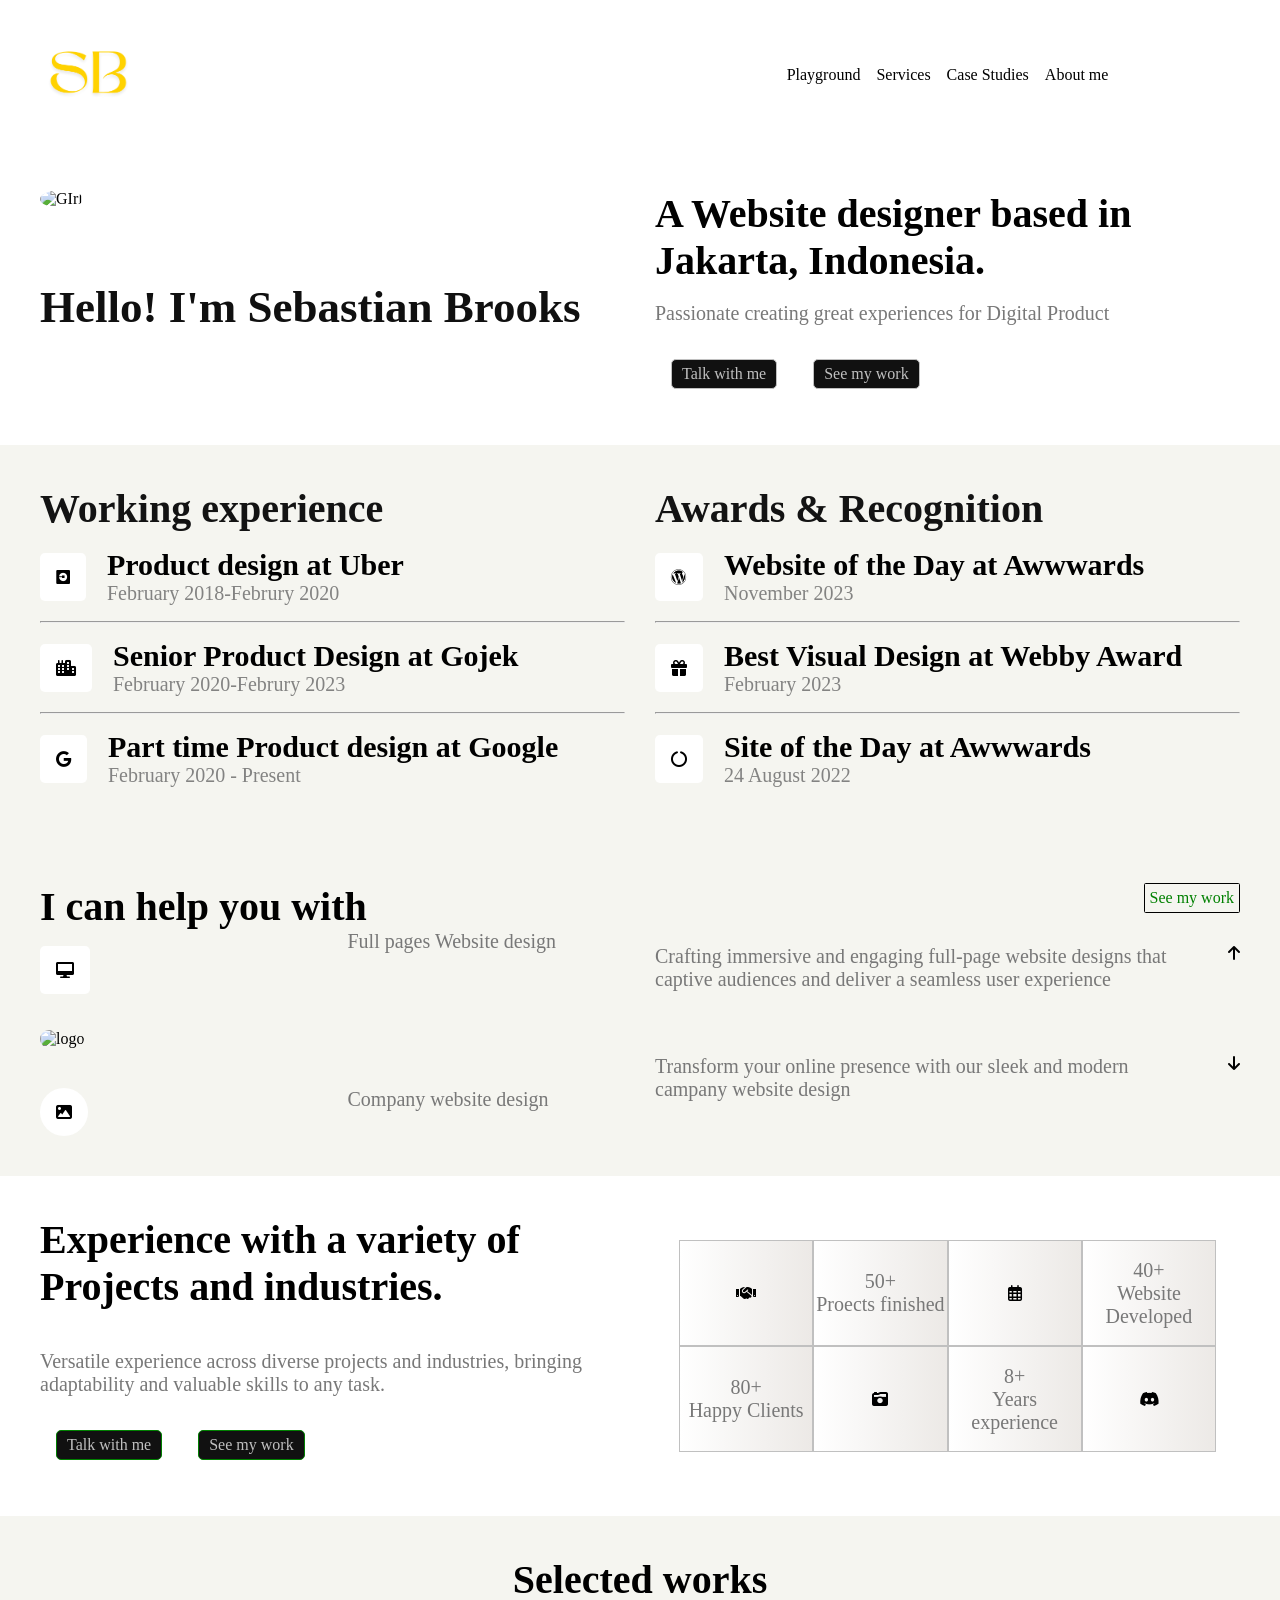
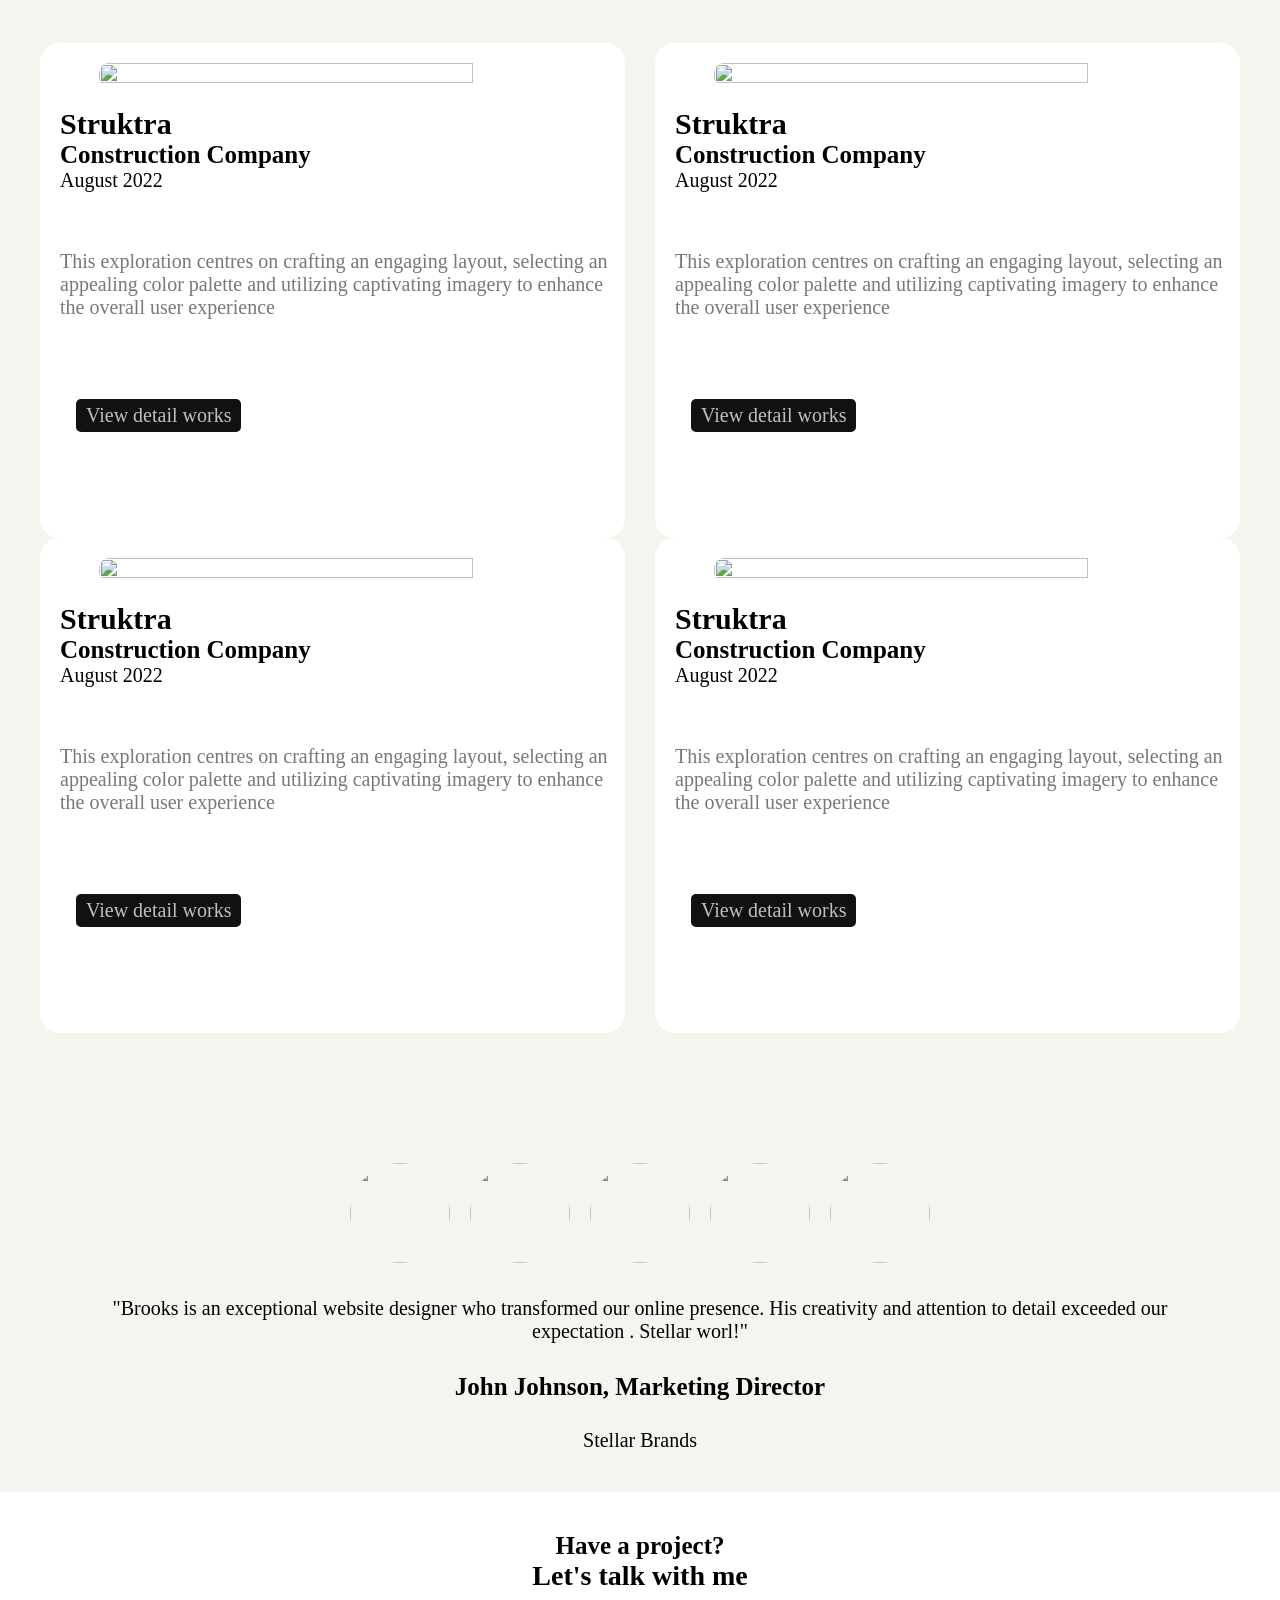
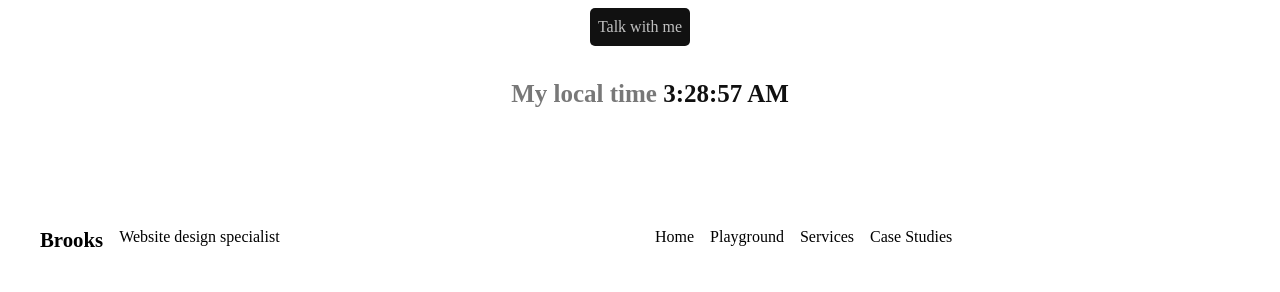
==== index.html @ 97aef38b "Update and rename Own project.html to index.html" ====
<!DOCTYPE html>
<html lang="en">
<head>
    <meta charset="UTF-8">
    <meta name="viewport" content="width=device-width, initial-scale=1.0">
    
    <title>Project    </title>
  <link rel="stylesheet" href="./style.css">
  <link rel="stylesheet" href="https://cdnjs.cloudflare.com/ajax/libs/font-awesome/6.0.0/css/all.min.css" integrity="sha512-9usAa10IRO0HhonpyAIVpjrylPvoDwiPUiKdWk5t3PyolY1cOd4DSE0Ga+ri4AuTroPR5aQvXU9xC6qOPnzFeg==" crossorigin="anonymous" referrerpolicy="no-referrer" />

</head>
<body>
    <Section class="navbar-section two-grid ">      
            <div class="img"> <img src="./Technical(3).png" alt="Logo of SB" width="100px" height=""></a></div>

            <div class="nav"> <a href="/" class="nav">Playground</a>
                <a href="/" class="nav">Services</a>
                <a href="/" class="nav">Case Studies</a>
                <a href="/" class="nav">About me</a>
        </div>
        
    </Section>

    <section class="main two-grid">
        <div class="intro-1">
            <div class="img"> <img src="https://images.pexels.com/photos/1036623/pexels-photo-1036623.jpeg?auto=compress&cs=tinysrgb&w=1260&h=750&dpr=2" alt="GIrl "></div>
           
            <h1>Hello! I'm Sebastian Brooks</h1>
        </div>
        <div class="intro-2">
            <h2>A Website designer based in Jakarta, Indonesia. </h2>
            <p>Passionate creating great experiences for Digital Product</p>
            <a href="/"> Talk with me </a>
            <a href=""> See my work</a>
         </div>
    </section> 

<section class="Playground two-grid">
<div class="experience">
    <h2>Working experience</h2>
    <div class="icon" >
        <div class="1"> <i class="fa-brands fa-uber"></i></div>
        <div>  <h3>Product design at Uber</h3>
            <p class="duration">February 2018-Februry 2020</p></div>
    </div>
    <hr>
    <div class="icon" >
        <div class="1"> <i class="fa-solid fa-city"></i></div>
        <div>  <h3>Senior Product Design at Gojek</h3>
            <p class="duration">February 2020-Februry 2023</p></div>
    </div>
    <hr>
    <div class="icon" >
        <div class="1"> <i class="fa-brands fa-google"></i></div>
        <div>  <h3>Part time Product design at Google</h3>
            <p class="duration">February 2020 - Present</p></div>
    </div>
</div>

<div class="awards">
    <h2>Awards & Recognition</h2>
    <div class="icon" >
        <div class="1"><i class="fa-brands fa-wordpress"></i></div>
        <div>  <h3>Website of the Day at Awwwards</h3>
            <p class="duration">November 2023</p></div>
    </div>
    <hr>
    <div class="icon" >
        <div class="1"> <i class="fa-solid fa-gift"></i></div>
        <div>  <h3>Best Visual Design at Webby Award</h3>
            <p class="duration">February 2023</p></div>
    </div>
    <hr>
    <div class="icon" >
        <div class="1"> <i class="fa-solid fa-circle-notch"></i></div>
        <div>  <h3>Site of the Day at Awwwards</h3>
            <p class="duration">24 August 2022</p></div>
    </div>
</div>
</section > 


<section class="Services two-grid">
    <div class="div-1">
        <h2>I can help you with</h2>
        <div class="two-grid">
            <div class="icon"><i class="fa-solid fa-desktop"></i></div>
            <div><p>Full pages Website design</p></div>
        </div>
        <div class="img"><img src="https://blog.tubikstudio.com/wp-content/uploads/2021/11/garden-website-design.png" alt="logo"></div>

        <div class="two-grid">
            <div><i class="fa-solid fa-image"></i></div>
            <div><p>Company website design</p></div>
        </div>
            </div>
        

    <div class="div-2">
        <div class="btn"><a href="/">See my work </a> </div>
        <div class="arrow">
            <div class="para">  <p>Crafting immersive and engaging full-page website designs that captive audiences and deliver a seamless user experience</p></div>
            <div> <a class="icon"><i class="fa-solid fa-arrow-up"></i></a></div>
           
        </div >
        <div>   <img src="https://fiverr-res.cloudinary.com/images/t_main1,q_auto,f_auto,q_auto,f_auto/gigs/267310761/original/ea6da70c96e2dbf6f3dd034eaaaf943312739d40/design-you-a-beautiful-website.jpg" alt=""></div>
     
        <div class="arrow">
            <div class="para">  <p>Transform your online presence with our sleek and modern campany website design</p></div>
            <div>  <a class="icon"><i class="fa-solid fa-arrow-down"></i></a></div>
          
        </div>
    </div>
</section>

<section class="industries two-grid">
    <div class="div-1">
        <h2>Experience with a variety of Projects and industries.</h2>
        <p> Versatile experience across diverse projects and industries, bringing adaptability and valuable skills to any task.</p>
        <br>
        <a href="/"> Talk with me</a>
        <a href="/"> See my work</a>
    </div>

    <div class="div-2">

        <div class="line-1">

       <div class="box 1"><i class="fa-solid fa-handshake"></i></div>
       <div class="box 1"><p>50+ <br> Proects finished</p></div>
       <div class="box 1"><i class="fa-regular fa-calendar-days"></i></div>
       <div class="box 1"><p>40+ <br> Website Developed</p></div>
       <div class="box 1"> <p>80+ <br>Happy Clients</p></div>
       <div class="box 1"><i class="fa-solid fa-camera-retro"></i></div>
       <div class="box 1"><p>8+ <br>Years experience</p></div>
       <div class="box 1"><i class="fa-brands fa-discord"></i></div>
            <!-- <div class="grid-1 two-grid">
                <div class="dabba"><i class="fa-solid fa-handshake"></i> </div>
                <div class="dabba"><p>50+ <br> Proects finished</p></div>
            </div>
          <div class="grid-2 two-grid">

            <div class="dabba"><i class="fa-regular fa-calendar-days"></i></div>
            <div class="dabba"><p>40+ <br> Website Developed</p></div> -->
          </div>
            
        </div>
        
</section>


<section class="works">
<h2 class="heading"> Selected works</h2>
<div class="two-grid">

    <div class="dabba-1">
        <div class="img">
            <img src="https://colorlib.com/wp-content/uploads/sites/2/library-website-design-1.jpg" alt="">
        </div>
        <div class="ajooba">
            <h3>Struktra </h3>
            <h4>Construction Company</h4>
            <p class=" date">August 2022</p>
        </div>
        <div><p class="para">
            This exploration centres on crafting an engaging layout, selecting an appealing color palette  and utilizing captivating imagery to enhance the overall user experience
            <br> 
            <a href="/"> View detail works</a>
        </p></div>
    </div>


    <div class="dabba-1">
        <div class="img">
            <img src="https://www.hostinger.in/tutorials/wp-content/uploads/sites/2/2023/06/cocacola-landing-page.png" alt="">
        </div>
        <div class="ajooba">
            <h3>Struktra </h3>
            <h4>Construction Company</h4>
            <p class=" date">August 2022</p>
        </div>
        <div><p class="para">
            This exploration centres on crafting an engaging layout, selecting an appealing color palette  and utilizing captivating imagery to enhance the overall user experience
            <br> 
            <a href="/"> View detail works</a>
        </p></div>

    </div>
       
        <div class="dabba-1">
            <div class="img">
                <img src="https://assets.justinmind.com/wp-content/uploads/2021/08/land-book-web-design-inspiration.png" alt="">
            </div>
            <div class="ajooba">
                <h3>Struktra </h3>
                <h4>Construction Company</h4>
                <p class=" date">August 2022</p>
            </div>
            <div><p class="para">
                This exploration centres on crafting an engaging layout, selecting an appealing color palette  and utilizing captivating imagery to enhance the overall user experience
                <br> 
                <a href="/"> View detail works</a>
            </p></div>
    
        </div>
    
        <div class="dabba-1">
            <div class="img">
                <img src="https://www.hostinger.in/tutorials/wp-content/uploads/sites/2/2023/06/cocacola-landing-page.png" alt="">
            </div>
            <div class="ajooba">
                <h3>Struktra </h3>
                <h4>Construction Company</h4>
                <p class=" date">August 2022</p>
            </div>
            <div><p class="para">
                This exploration centres on crafting an engaging layout, selecting an appealing color palette  and utilizing captivating imagery to enhance the overall user experience
                <br> 
                <a href="/" class="btn"> View detail works</a>
            </p></div>
        </div>
</div>
        
 
    </section>
       

  <section class="case ">
    <div class="photos .box-grid">
        <div class="two">
            <div><img src="https://images.pexels.com/photos/1036622/pexels-photo-1036622.jpeg" alt=""></div>
        <div><img src="https://images.pexels.com/photos/774909/pexels-photo-774909.jpeg?auto=compress&cs=tinysrgb&w=1260&h=750&dpr=2" alt=""></div>
        <div><img src="https://images.pexels.com/photos/2379004/pexels-photo-2379004.jpeg" alt=""></div>
        <div><img src="https://images.pexels.com/photos/1181690/pexels-photo-1181690.jpeg?auto=compress&cs=tinysrgb&w=1260&h=750&dpr=2" alt=""></div>
    
        <div><img src="https://images.pexels.com/photos/1043474/pexels-photo-1043474.jpeg?auto=compress&cs=tinysrgb&w=1260&h=750&dpr=2" alt=""></div> </div>

        <div class="para">
            <p>"Brooks is an exceptional website designer who transformed our online  presence. His creativity and attention to detail exceeded our expectation . Stellar worl!" </p>
           
    
        </div>
        
    </div>
   
    <div class="by">
        <h5>John Johnson, Marketing Director</h5>
    <br>
        <p      class="name"
        >Stellar Brands</p>
    </div>

</div>

  </section>



  <section class="footer">
<div>
    <div class="have"> <h4>Have a project?</h4></div>
   <div class="heading">  <h3>Let's talk with me </h3></div>
  <div class="btn"> <a href="/" > Talk with me</a></div>
   
  <div class="para"><h4 >My local time  <span class="time">6:18:31 pm</span>
  </h4></div>
    
</div>
  </section>
    

  <section class="last">
    <div class="two-grid">
        <div class="box-1">
           <div>           
             <a href="/" class="brooks">Brooks</a>
           </div>
           <div>
            <a href="/">Website design specialist</a>
           </div>
          
    </div>

    <div class="box-2">
        <div> <a href="/" class="nav">Home</a></div>
        <div><a href="/" class="nav">Playground</a></div>
        <div><a href="/" class="nav">Services</a></div>
        <div><a href="/" class="nav">Case Studies</a></div>

    </div>
        
</div>
    
  </section>

<script>
 const currentTime = () => {
  const newTime =   new Date().toLocaleTimeString();
 const time = document.querySelector(".time").innerText = newTime;

 } 
 currentTime();
 setInterval(() => {
    currentTime();
 });

//  const intervalid =  setInterval(() => {
//             currentTimes();
//         },1000);
</script> 

</body>
</html>
---- style.css ----
*{
    padding: 0;
    margin: 0;
    box-sizing: border-box;
}


 .two-grid {
    display: grid;
    grid-template-columns: repeat(2,1fr);
    column-gap: 30px;
}

a{
    text-decoration: none;
    color: black;
}

    .navbar-section {
    
        padding:40px;
   

        /* .two-grid {
            display: grid;
            grid-template-columns: repeat(2,1fr);
        } */
       
    
            .nav  {
                /* font-size: rem; */
                /* display: inherit; */
                display: flex;
                gap: 1rem;
                /* padding: 0.1rem; */
                justify-content: center;
                align-items: center;
                position: relative;

                a:hover{
                    color: grey;

                    /* border: 0.1rem solid gray; */
                }
               

               /* padding: 1rem; */
            }
            .img {
                display: flex;
    
                align-items: center;
            }
        }
                
        .main{
            padding: 40px;

            .intro-1 {
            display: inherit;
    
                h1 {
                    font-size: 50px;
                    color: #101010;
                    text-align:left;
                }
                & img {
                border-radius: 50%;
                width:100px;
                height:100px;
                object-fit: cover;
            
            }
        }

        .intro-2 {
            /* display: flex; */
            justify-content: center;
            align-items: center;
            /* margin: 5rem; */
   
            h2 {
                /* padding-top: ; */
                font-size: 40px;
                color: #010101;
                
               
            }
            p{ 
                /* font-size: 1.3rem ; */
                color: #787878;
                margin:18px 0px;
                color: #787878;
            }
            a {
                display: inline-block;
                padding: 5px 10px 5px 10px;
                border: 1px solid;
                
                 color: #c0c0c0;
                background-color: #111111; 
                
                margin:  1rem   ;
                border-radius: 5px;
                &:hover {
                    color: white;
                    background-color: black;
                }
            }
        }

        }          

.Playground {
    background-color: #f5f5f0;
    /* padding: 20px;
    padding-top: 60px;
    padding-bottom: 60px; */
    padding: 40px ;

    hr {
        color: #dfe1d3;
    }
    .icon {
        display: flex;
        align-items: center;
        column-gap: 5px;
        margin: 1rem 0rem 1rem 0rem;
        /* padding: 1rem; */
        /* border: 1px solid black; */
        a {
            display: inline;
            text-decoration: none;
        }

        i {
            padding: 1rem;
            background-color: white;
            border-radius: 5px;
            margin-right: 1rem;
        }
    }
    
    p{
        color: #393938;
        font-size: 18px;
    }

    .duration{
        color: #838382;
    }
    h2 {
        font-size: 35px;
        color: #131313;

    }
    h3 {
        font-size:25px;
    }
}


.Services {

    background-color:#f5f5f0 ;
    padding:40px;
 
  
    p {
        font-size: 1.3rem ;
        color: #787878;
    }
    h3 {
        margin: 0px 0px 40px 0px;
        font-size: 30px;
    }
    img {
        width: 100%;
        height: auto;
        border-radius:10px;
        margin: 20px 0px 40px 0px ;
    }
   
    .div-1 {
        i {
            padding: 1rem;
            background-color: white;
            border-radius: 50%;
            /* padding: 1rem; */

         
        }

        .two-grid {
            .icon {
                display: flex;
                align-items: center;
                column-gap: 1px;
                margin: 1rem 0rem 1rem 0rem;
                /* padding: 1rem; */
                /* border: 1px solid black; */
                a {
                    display: inline;
                    text-decoration: none;
                }
        
                i {
                    padding: 1rem;
                    background-color: white;
                    border-radius: 5px;
                    margin-right: 1rem;
                }
            }  
        }
     

       
        
    }
.div-2{
    .para {
display: inherit;
    }
    .arrow {
        display: flex;
        gap: 2rem;
    }
    
.btn {
    display: flex;
    /* justify-content: end; */
    /* padding-left: 80% ; */
    justify-content: end;

    a{
        display: inline-block;
        border: 1px solid black;
        padding: 5px;
        margin-bottom: 2rem;
        /* margin-left: 2rem; */
        border-radius: 0.1rem;
        color: green;
        &:hover {
            color: lemonchiffon;
            background-color: #393938;
        }
    
    }

}
    /* justify-content: end; */
   

}



}

.industries {
    width: 100%;
    padding: 40px ;
    /* padding: 60px 20px 80px 20px; */
    /* display: inherit; */
    h2 {
        margin: 0px 0px 40px 0;
        font-size: 30px;
}
p{
    /* font-size: 18px;
    /* margin: 0.5rem 0rem  1rem 0rem ; */
    color: #787878; 

    font-size: 1.3rem ;
    color: #787878;
}
a {
    display: inline-block;
    padding: 5px 10px 5px 10px;
    border: 1px solid green;
    color: #c0c0c0;
    background-color: #111111; 
    
    /* color: #c0c0c0; */
    /* background-color: #111111; */
    
    margin:  1rem   ;
    border-radius: 5px;
    &:hover {
        color: white;
        background-color: black;
    }
}

.div-2{
    /* display: flex;
    justify-content: center;
    align-items:center ;
    width: 100%; */
    /* border: 1px solid green; */
    display: inherit;

    .line-1 {
        width: 100%;
        /* border: 1px solid green; */
        /* column-rule-color: #c0c0c0; */
        padding: 1.5rem;
        /* margin: 1.5rem; */
        

       display: grid;

        grid-template-columns: repeat(4,1fr);
        .box {
            width: 100%;
            height: 100%;
            border: 1px solid #c0c0c0;
            display: flex;
            justify-content: center;
            align-items: center;
            text-align: center;
            background: #ECE9E6;  /* fallback for old browsers */
            background: -webkit-linear-gradient(to right, #FFFFFF, #ECE9E6);  /* Chrome 10-25, Safari 5.1-6 */
            background: linear-gradient(to right, #FFFFFF, #ECE9E6); /* W3C, IE 10+/ Edge, Firefox 16+, Chrome 26+, Opera 12+, Safari 7+ */
                        

            

        }
        
       
        
        justify-items: center;
        align-items: center;

      
           
        }

       

    
    }
}


.works {
    background-color: #f5f5f0;

/* padding: 80px 20px 100px  20px; */
padding:40px;


.two-grid {
    display: grid;
    grid-template-columns: repeat(2,1fr);
    
}


.heading {
    display: flex;
    justify-content: center;
    align-items: center;
}
h2 {

    padding: 0px 0px 40px 0px;
    font-size: 35px;}
    .two-grid {
        .dabba-1 {
            width: 100%;
            height: 100%;
            margin-bottom: 50px;
            border-radius: 20px;
            

            background-color:white;

            /* padding-bottom: 100px; */
        
            .img {
                
                display: flex;
                justify-content: center;
                align-items: center;
                margin-top: 20px;
               
            }
            img {
                width:80%;
                height: 80%;
                border-radius:10px;
                object-fit: cover;
                /* margin: 20px 0px 40px 20px ; */
            }
            /* h4 {
                font-size: 28px;      
                  } */
            /* h5 {
                font-size: 20px;
            } */
            .date {
                font-size: 20px;
            }
            .para {
                padding:18px 0 40px 20px;
                /* font-size: 1.3rem ; */
                color: #787878;
            }
            .btn {
              justify-content: baseline;
              align-items: center;
            }
            .ajooba {
                padding: 20px 0px 40px 20px;
            }

            
                a {
                    display: inline-block;
                    /* padding: ; */
                    padding: 5px 10px 5px 10px;
                    /* padding-bottom: 0; */
                    /* border: 1px solid white; */
                    
                     color: #c0c0c0;
                    background-color: #111111; 
                    
                    margin:  1rem   ;
                    margin-top: 5rem;
                    /* margin-bottom: rem; */
                    border-radius: 5px;
                    &:hover {
                        color: white;
                        background-color: black;
                    }
                }
            }
        }
    

            }
            
 .case {


             /* padding: 60px 20px 80px 20px; */
             padding:40px;

                background-color: #f5f5f0;
                .by {
                    h5 {
                        padding: 0px 40px 10px 40px ;
                        display: flex;
                        justify-content: center;
                        align-items: center;
                        font-weight: bolder;
                        font-size: 1.5rem;

                       
                    }

                }
                .name {
                    display: flex;
                    justify-content: center;
                    align-items: center;
                    font-size: 1.3rem;
                }
                .para {
                    padding: 30px 50px 30px 50px ;
                    display: flex;
                    justify-content: center;
                    text-align: center;
                    align-items: center;
                    font-size: 1.5rem;
                    
                    /* margin: 50px 100px; */
                }
                .photos {
                    padding-top: 50px ;

                    width: 100;
                    /* display: flex; */
                    /* flex-direction: row; */
                    justify-content: center;
                    /* align-items: center; */
                    column-gap: 25px;
                    /* padding: 80px ; */
                    .two {
                        /* margin: 0px 20px ; */
                        /* padding: 0px  10px; */
                        /* display: flex; */
                        /* flex-direction: row; */
                        gap: 20px;
                    }
                    .two {
                        flex-wrap: wrap;
                        display: flex;
                        justify-content: center;
                        align-items: center;
                    }
                    
                }
                img {
                    width: 100px ;
                    height: 100px;
                    border-radius: 50%;
                    object-fit: cover;
                }
            }
            
   .footer {

                padding: 40px ;
                /* background-color: orange; */
                /* display: flex;
                 justify-content: center;
                 align-items: center; */
                 /* /* padding:100px  ; */
                 /* padding: 20px auto;  */
                 .have {
                    font-size: 1.3rem ;
                    font-weight: bold;
                    padding: 10px auto;
                    display: flex;
                    justify-content: center;
                    align-items: center;
                 }
                 .heading {
                    font-size: 5rem;
                    font-weight: bolder;
                    padding: 10px auto;
                    display: flex;
                    justify-content: center;
                    align-items: center;
                 }
                 .para {
                    /* font-size: ; */
                    display: flex;
                    justify-content: center;
                    align-items: center;
                    padding:18px 0 40px 20px;
                    font-size: 1.3rem ;
                    color: #787878;
                    span {
                        font-weight: bold;
                        color: #101010;
                    }
                 }
                 .btn {
                    display: flex;
                    justify-content: center;
                    align-items: center;

                 }

                 
                a {
                    display:inline-block;
                    /* padding: ; */
                                        padding: 10px 8px 10px 8px;

                 
                    font-size: 1rem;

                    /* padding-bottom: 0; */
                    /* border: 1px solid white; */
                    
                     color: #c0c0c0;
                    background-color: #111111; 
                    
                    margin:  1rem   ;
                    margin-bottom: rem;
                    border-radius: 5px;
                    &:hover {
                        color: white;
                        background-color: black;
                    }
                }
            }
    
            .last {
                .two-grid {
                    .box-1 {
                        display: flex ;
                        flex-direction: row;
                        & a:hover {
                            color: #787878;
                        }
                    }
                    .box-2 {
                        display: flex ;
                        flex-direction: row;
                        & a:hover {
                            color: #787878;
                        }
                    }
                }
             }
    .last {
        padding:40px;
        /* margin: 3rem; */
                a{
                    margin-right: 1rem;
                    /* font-size: 1.2rem; */
                }
                
               .brooks{
                font-weight: bold;
                font-size: 1.3rem;
               }

   
               

                    

                }
   @media(width >= 1200px) {
                
          
            .main {
                .intro-1 {
                    h1 {
                        font-size: 45px;
                    }
                }
                .intro-2 {
                    h2 {
                        font-size:40px;
                    }
                    p {
                        font-size: 20px;
                    }
                }
            }
            .Playground {
                .experience {
                    h2 {
                        font-size:40px;
                    }
                    .icon {
                    h3 {
                        font-size: 30px;
                        }
                        p {
                       font-size: 20px;
                        }
                    }
                }
    .awards {
        h2 {
            font-size:40px;
        }
        .icon {
            h3 {
                font-size: 30px;
                }
                p {
                
                        font-size: 20px;
                }
    
            }
        }
          }
    
            .Services {
        .div-1 {
            h2 {
                font-size:40px;
            }
            .two-grid {
                p {
                    font-size: 20px;
    
                }
            }
        }
    
        .div-2 {
            .arrow {
                p {
                    font-size: 20px;
    
                }
            }
        }
             }

             
         .industries {
            .div-1 {
                h2 {
                    font-size:40px;

                }
                p {
                    font-size: 20px;

                }
            }

        .div-2 {
            .line-1 {
                .box {
                    p {
                        font-size: 20px;

                    }
                }
            }
        }
         }

         .works {
            h2 {
                font-size:40px;
            }
        .two-grid {
            .dabba-1 {
                p {
                    font-size: 20px;
                }
                .ajooba {
                    h3 {
               font-size: 30px;
                    }
                    h4 {
                        font-size: 25px;

                    }
                    p{
                        font-size: 20px;

                    }
                }

            }
        }
         }
         .case {
            .para {
                p{
                    font-size:20px ;
                }
            }
            .by {
                h5 {
                    font-size: 25px;
                }
                p {
                    font-size:20px ;
                }
            }
         }
         .footer {
            .have {
                h4 {
                    font-size: 25px;

                }
            }
            .heading {
                h3 {
                    font-size: 28px;

                }
            }
            .para {
                h4 {
                    font-size: 25px;

                }
            }
         }
    
   }
         
    @media(width< 1200px){
        
        .main {
            .intro-1 {
                h1 {
                    font-size: 45px;
                }
            }
            .intro-2 {
                h2 {
                    font-size:40px;
                }
                p {
                    font-size: 20px;
                }
            }
        }
        .Playground {
            .experience {
                h2 {
                    font-size:40px;
                }
                .icon {
                h3 {
                    font-size: 30px;
                    }
                    p {
                   font-size: 20px;
                    }
                }
            }
.awards {
    h2 {
        font-size:40px;
    }
    .icon {
        h3 {
            font-size: 30px;
            }
            p {
                    font-size: 20px;
                
            }

        }
    }
}

        .Services {
    .div-1 {
        h2 {
            font-size:40px;
        }
        .two-grid {
            p {
                font-size: 20px;

            }
        }
    }

    .div-2 {
        .arrow {
            p {
                font-size: 20px;

            }
        }
    }
         }

         .industries {
            .div-1 {
                h2 {
                    font-size:40px;

                }
                p {
                    font-size: 20px;

                }
            }

        .div-2 {
            .line-1 {
                .box {
                    p {
                        font-size: 20px;

                    }
                }
            }
        }
         }

         .works {
            h2 {
                font-size:40px;
            }
        .two-grid {
            .dabba-1 {
                p {
                    font-size: 20px;
                }
                .ajooba {
                    h3 {
               font-size: 30px;
                    }
                    h4 {
                        font-size: 25px;

                    }
                    p{
                        font-size: 20px;

                    }
                }

            }
        }
         }
         .case {
            .para {
                p{
                    font-size:20px ;
                }
            }
            .by {
                h5 {
                    font-size: 25px;
                }
                p {
                    font-size:20px ;
                }
            }
         }
         .footer {
            .have {
                h4 {
                    font-size: 25px;

                }
            }
            .heading {
                h3 {
                    font-size: 28px;

                }
            }
            .para {
                h4 {
                    font-size: 25px;

                }
            }
         }
    }

    @media(width < 1000px){

        .main {
            .intro-1 {
                h1 {
                    font-size: 40px;
                }
            }
            .intro-2 {
                h2 {
                    font-size:35px;
                }
                p {
                    font-size: 19px;
                }
            }
        }
        .Playground {
            .experience {
                h2 {
                    font-size:35px;
                }
                .icon {
                h3 {
                    font-size: 30px;
                    }
                    p {
                        font-size: 19px;
                    }
                }
            }
.awards {
    h2 {
        font-size:35px;
    }
    .icon {
        h3 {
            font-size: 30px;
            }
            p {
                font-size: 19px;
            }

        }
    }
}

   .Services {
    .div-1 {
        h2 {
            font-size:35px;
        }
        .two-grid {
            p {
                font-size: 19px;
            }
        }
    }

    .div-2 {
        .arrow {
            p {
                font-size: 19px;
            }
        }
    }
    }

    
    .industries {
        .div-1 {
            h2 {
                font-size:35px;

            }
            p {
                font-size: 19px;

            }
        }

    .div-2 {
        .line-1 {
            .box {
                p {
                    font-size: 19px;

                }
            }
        }
    }
     }

     .works {
        h2 {
            font-size:35px;
        }
    .two-grid {
        .dabba-1 {
            p {
                font-size: 19px;
            }
            .ajooba {
                h3 {
           font-size: 30px;
                }
                h4 {
                    font-size: 25px;

                }
                p{
                    font-size: 19px;

                }
            }

        }
    }
     }
     .case {
        .photos {
            .box-grid {
                .two {
                    display: flex;
                    grid-template-rows: 30%, 70%;
                }
              
            }
        }
        .para {
            p{
                font-size:19px ;
            }
        }
        .by {
            h5 {
                font-size: 23px;
            }
            p {
                font-size:19px ;
            }
        }
     }
     .footer {
        .have {
            h4 {
                font-size: 22px;

            }
        }
        .heading {
            h3 {
                font-size: 25px;

            }
        }
        .para {
            h4 {
                font-size: 22px;

            }
        }
     }
        .Playground, .works .two-grid , .industries ,.Services{
            h2 {
                font-size: 28px;
            }
            h3 {
                font-size:22px;
            }
            h4 {
                font-size: 23px;
            }
        }
       
    }

    @media(width< 850px ){

         .main {
            .intro-1 {
                .img {
                    display: flex;
                    justify-content: center;
                }
                h1 {
                    font-size: 35px;
                }
            }
            .intro-2 {
                h2 {
                    font-size:30px;
                }
                p {
                    font-size: 18px;
                }
            }
        } 

        .Playground {
            .experience {
                h2 {
                    font-size:30px;
                }
                .icon {
                h3 {
                    font-size: 25px;
                    }
                    p {
                        font-size: 18px;
                    }
                }
            }
.awards {
    h2 {
        font-size:30px;
    }
    .icon {
        h3 {
            font-size: 25px;
            }
            p {
                font-size: 18px;
            }

        }
    }
} 


    .Services {
    .div-1 {
        h2 {
            font-size:30px;
        }
        .two-grid {
            p {
                font-size: 18px;
            }
        }
    }

    .div-2 {
        .arrow {
            p {
                font-size: 18px;
            }
        }
    }
     } 

     
    .industries {
        .div-1 {
            h2 {
                font-size:30px;

            }
            p {
                font-size: 18px;

            }
        }

    .div-2 {
        .line-1 {
            .box {
                p {
                    font-size: 18px;

                }
            }
        }
    }
     }

     
     .works {
        h2 {
            font-size:30px;
            margin-top:40px ;
        }
    .two-grid {
        gap:30px ;
        .dabba-1 {
            padding-right: 20px;
         /* margin: 30px; */
            p {
                font-size: 18px;
            }
            .ajooba {
                h3 {
           font-size: 25px;
                }
                h4 {
                    font-size: 20px;

                }
                p{
                    font-size: 18px;

                }
            }

        }
    }
     }
     .case {
        /* .photos {
            .two {
                display: flex;
                flex-direction: column;
            }
        } */

        .para {
            p{
                font-size:18px ;
            }
        }
        .by {
            h5 {
                font-size: 21px;
            }
            p {
                font-size:18px ;
            }
        }
     }

     .footer {
        .have {
            h4 {
                font-size: 20px;

            }
        }
        .heading {
            h3 {
                font-size: 22px;

            }
        }
        .para {
            h4 {
                font-size: 20px;

            }
        }
     }

     .last {
        .two-grid {
            .box-1 {
                display: flex ;
                flex-direction: column;
            }
            .box-2 {
                display: flex ;
                flex-direction: column;
            }
        }
     }

        .main {
            grid-template-columns: 1fr;
          
          
            } 
            .Playground {
                /* display: flex; */
            justify-content: center;

            }

            .Services {
                .div-2 {
                    margin-top: 5rem;
                    .btn {
                        display: flex;
                        justify-content: center;
                    }
                }
            }

            .navbar-section {
                .img {
                    display: flex;
                    justify-content: center;
                }
            }
            .Playground,.Services, .industries, .works, .navbar-section, .works, .main{
                grid-template-columns:1fr;
            }

            .works {
                
                
                .two-grid {
                    grid-template-columns: 1fr;
                }
            }


        .intro-1{
            margin-bottom: 2rem ;
      
    }

    }
       
    @media(width< 650px ){
    
        .main {
            .intro-1 {
                h1 {
                    font-size: 30px;
                }
            }
            .intro-2 {
                h2 {
                    font-size:25px;
                }
                p {
                    font-size: 17px;
                }
            }
        }
                  
        .Playground {
            .experience {
                h2 {
                    font-size:25px;
                }
                .icon {
                h3 {
                    font-size: 20px;
                    }
                    p {
                        font-size: 17px;
                    }
                }
            }
.awards {
    h2 {
        font-size:25px;
    }
    .icon {
        h3 {
            font-size: 20px;
            }
            p {
                font-size: 17px;

            }
        }
    }
   }

    .Services {

    .div-1 {
        h2 {
            font-size:25px;
        }
        .two-grid {
            p {
                font-size: 17px;

            }
        }
    }

    .div-2 {
        .arrow {
            p {
                font-size: 17px;

            }
        }
    }
     }

     
    .industries {
        .div-1 {
            h2 {
                font-size:25px;

            }
            p {
                font-size: 17px;

            }
        }

    .div-2 {
        .line-1 {
            .box {
                p {
                    font-size: 17px;

                }
            }
        }
    }
     }

      
     .works {
        h2 {
            font-size:25px;
        }
    .two-grid {
        .dabba-1 {
            p {
                font-size: 17px;
            }
            .ajooba {
                h3 {
           font-size: 20px;
                }
                h4 {
                    font-size: 15px;

                }
                p{
                    font-size: 17px;

                }
            }

        }
    }
     }
     .case {
        .para {
            p{
                font-size:16px ;
            }
        }
        .by {
            h5 {
                font-size: 20px;
            }
            p {
                font-size:16px ;
            }
        }
     }

     .footer {
        .have {
            h4 {
                font-size: 18px;

            }
        }
        .heading {
            h3 {
                font-size: 20px;

            }
        }
        .para {
            h4 {
                font-size: 18px;

            }
        }
     }
    

    }
    
    @media(width< 450px ){
     .navbar-section {
    padding: 20px;

      }
        .main {
            padding: 20px;

            .intro-1 {
                h1 {
                    font-size: 25px;
                }
            }
            .intro-2 {
                h2 {
                    font-size:20px;
                }
                p {
                    font-size: 16px;
                }
            }
        }
        .Playground {
            padding: 20px;

            .experience {
                h2 {
                    font-size:20px;
                }
                .icon {
                h3 {
                    font-size: 15px;
                    }
                    p {
                        font-size: 16px;

                    }
                }
            }
.awards {
    h2 {
        font-size:20px;
    }
    .icon {
        h3 {
            font-size: 15px;
            }
            p {
                font-size: 16px;

            }
        }
    }
     }

     .Services {
    padding: 20px;

    .div-1 {
        h2 {
            font-size:20px;
        }
        .two-grid {
            p {
                font-size: 16px;

            }
        }
    }

    .div-2 {
        .arrow {
            p {
                font-size: 16px;

            }
        }
    }
    }
       
    .industries {
        padding: 20px;

        .div-1 {
            h2 {
                font-size:20px;

            }
            p {
                font-size: 16px;

            }
        }

    .div-2 {
        .line-1 {
            .box {
                p {
                    font-size: 16px;

                }
            }
        }
    }
     }

         
     .works {
        padding: 20px;
        h2 {
            font-size:20px;
        }
    .two-grid {
        .dabba-1 {
            p {
                font-size: 16px;
            }
            .ajooba {
                h3 {
           font-size: 15px;
                }
                h4 {
                    font-size: 15px;

                }
                p{
                    font-size: 16px;

                }
            }

        }
    }
     }
     .case {
        padding: 20px;

        .para {
            p{
                font-size:15px ;
            }
        }
        .by {
            h5 {
                font-size: 18px;
            }
            p {
                font-size:15px ;
            }
        }
     }
     
     .footer {
        padding: 20px;

        .have {
            h4 {
                font-size: 16px;

            }
        }
        .heading {
            h3 {
                font-size: 18px;

            }
        }
        .para {
            h4 {
                font-size: 16px;

            }
        }
     }
    
    }
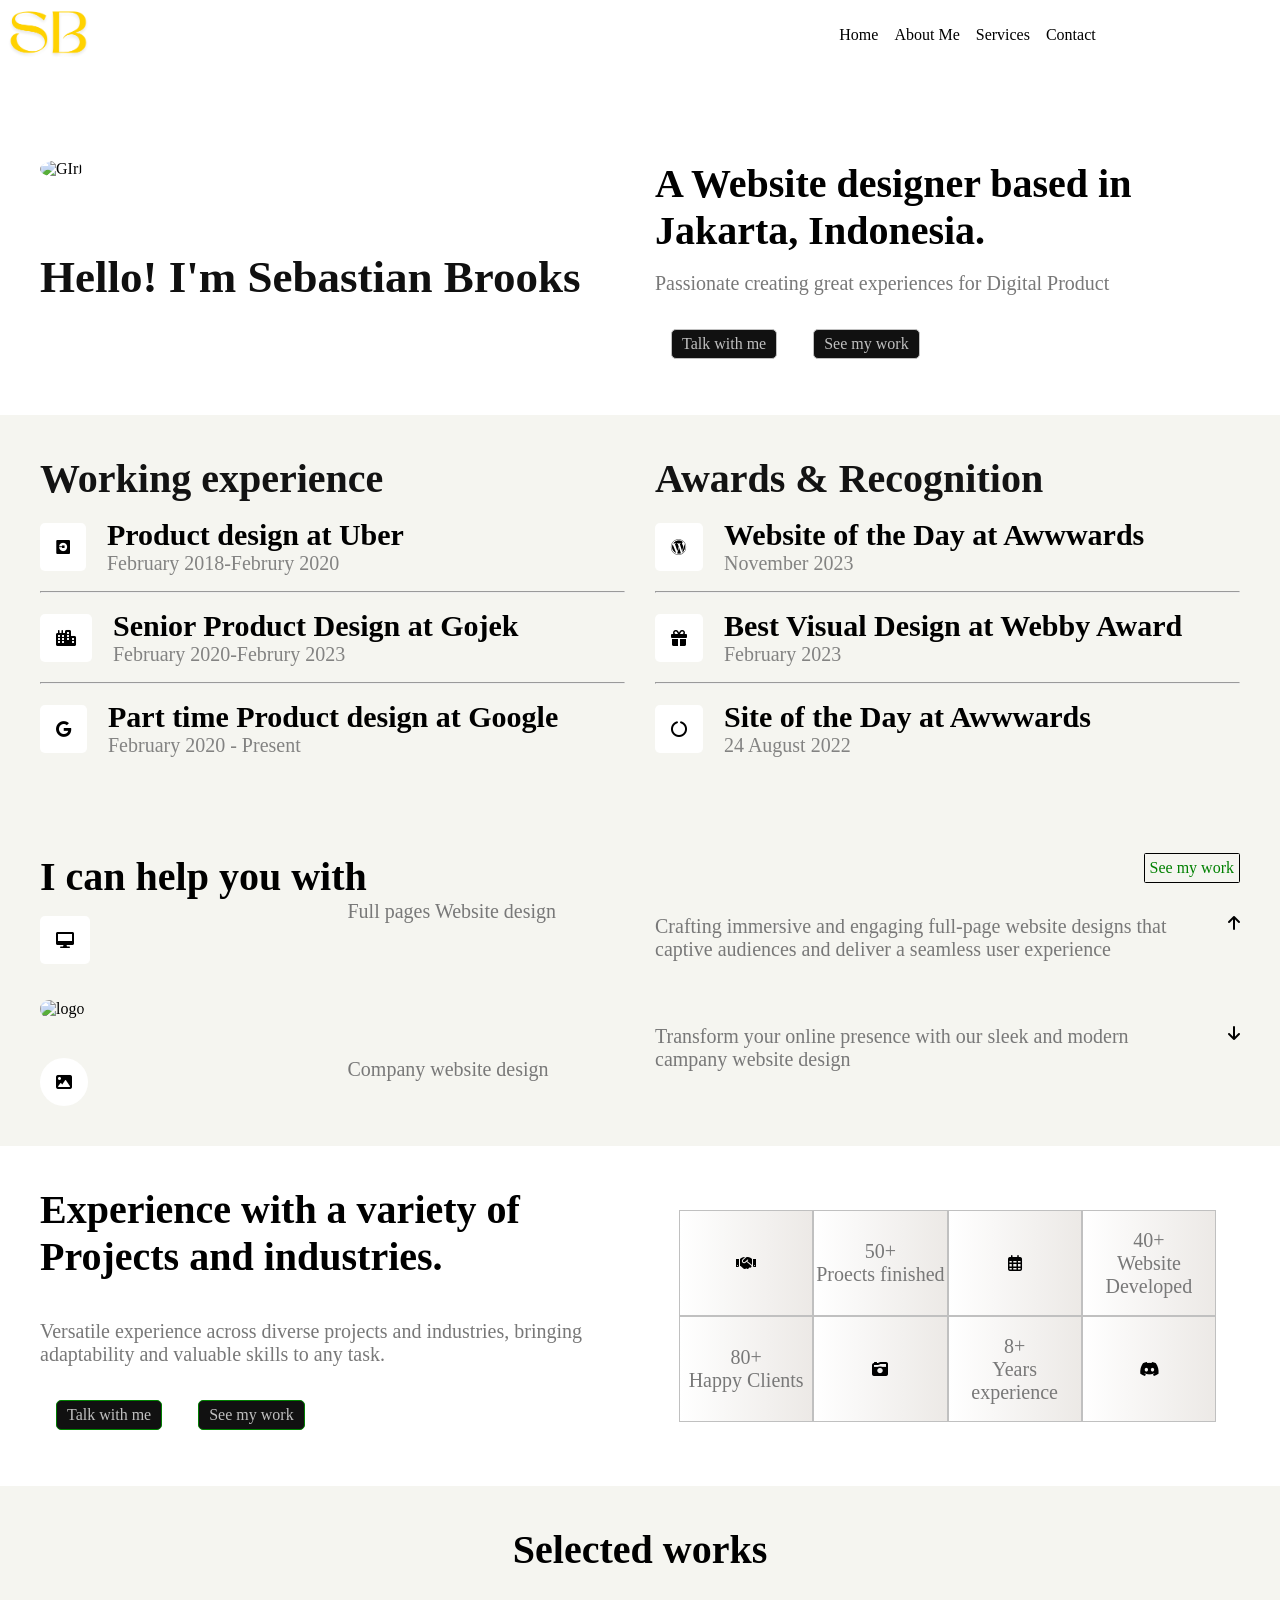
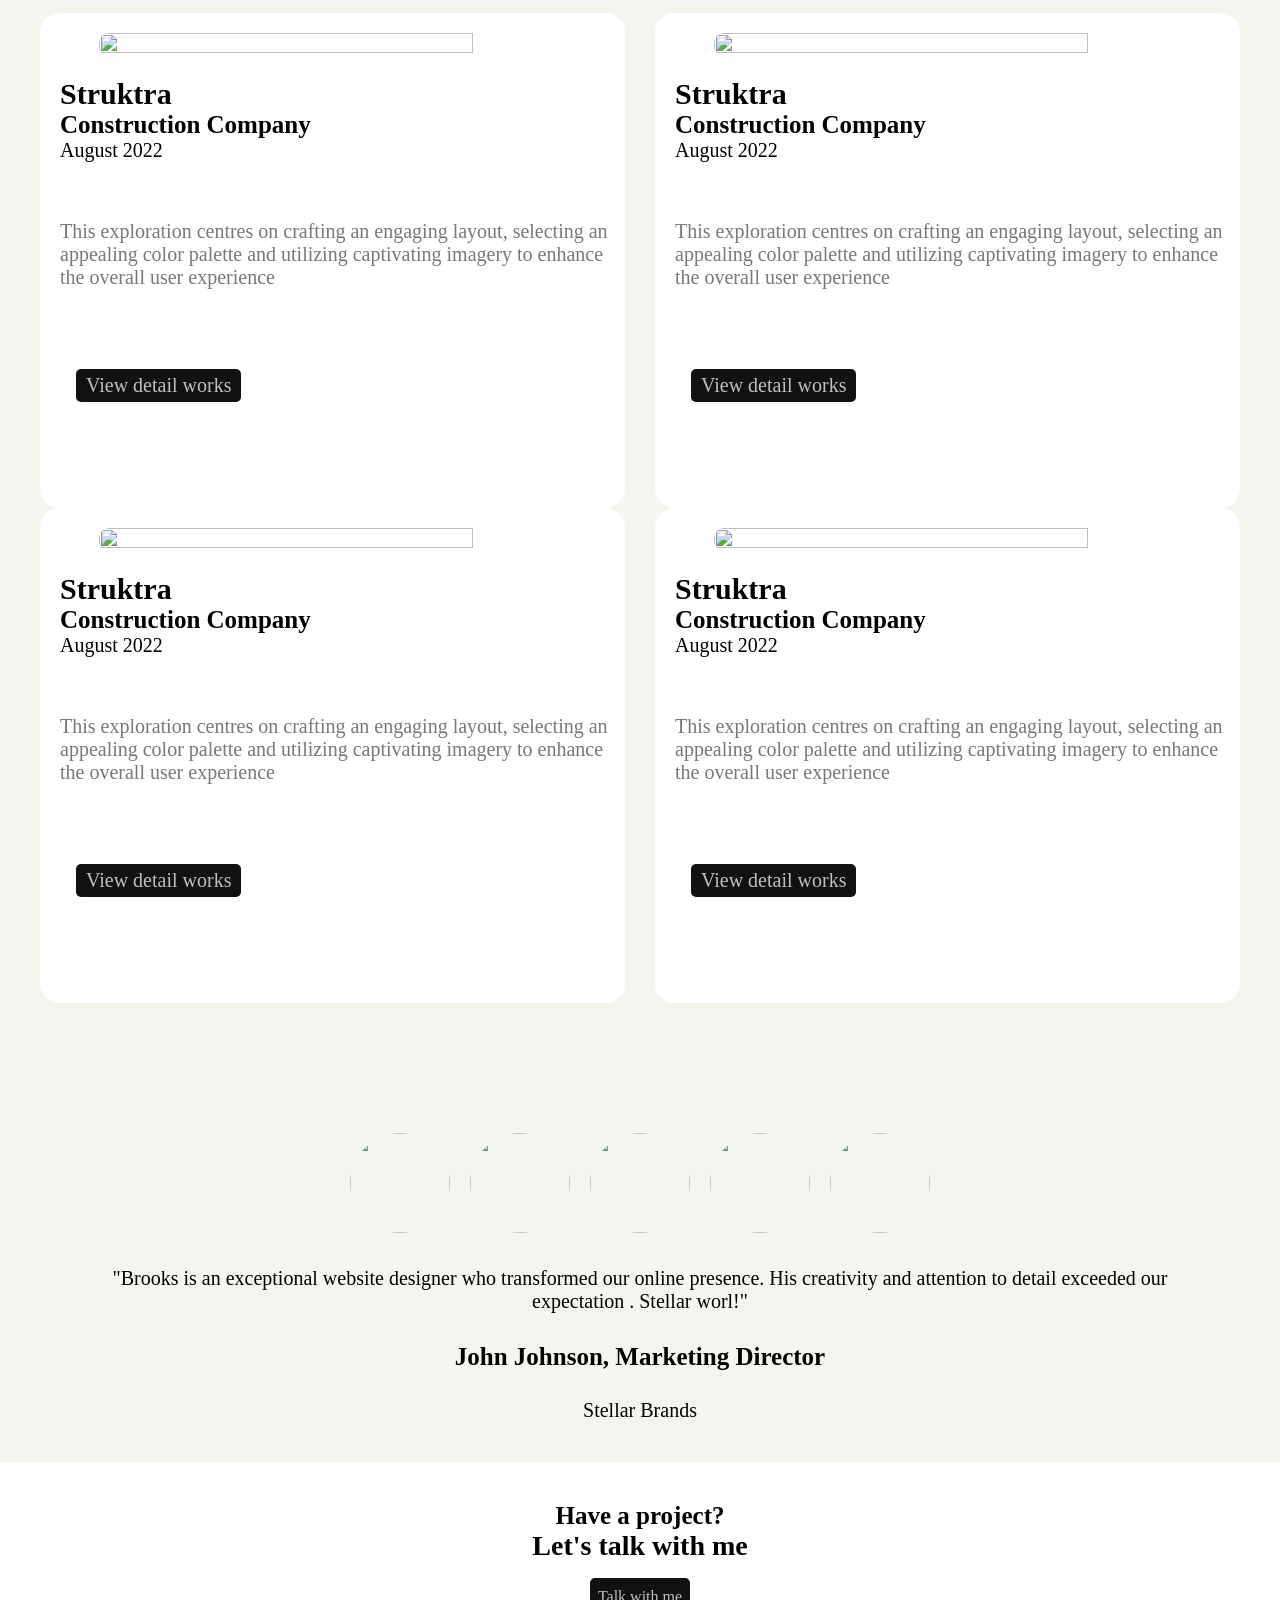
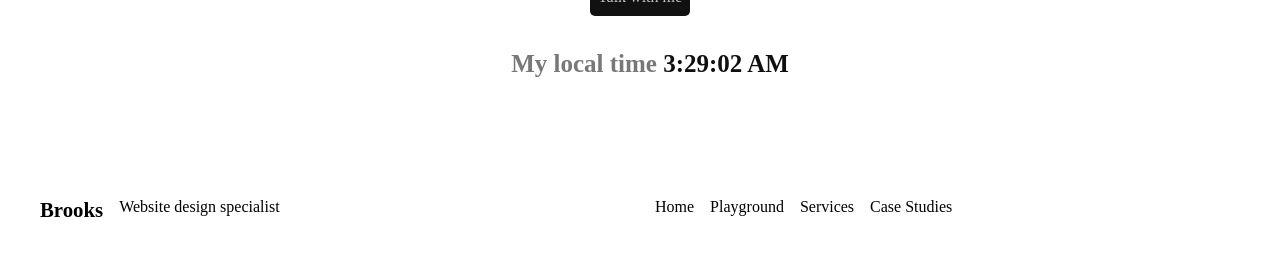
==== commit dac05dec: "Changes in code" ====
--- a/index.html
+++ b/index.html
@@ -13,15 +13,16 @@
     <Section class="navbar-section two-grid ">      
             <div class="img"> <img src="./Technical(3).png" alt="Logo of SB" width="100px" height=""></a></div>
 
-            <div class="nav"> <a href="/" class="nav">Playground</a>
-                <a href="/" class="nav">Services</a>
-                <a href="/" class="nav">Case Studies</a>
-                <a href="/" class="nav">About me</a>
+            <div class="nav"> 
+                <a href="#home" class="nav">Home</a>
+                <a href="#about" class="nav">About Me</a>
+                <a href="#services" class="nav">Services</a>
+                <a href="#contact" class="nav">Contact</a>
         </div>
         
     </Section>
 
-    <section class="main two-grid">
+    <section id="home" class="main two-grid">
         <div class="intro-1">
             <div class="img"> <img src="https://images.pexels.com/photos/1036623/pexels-photo-1036623.jpeg?auto=compress&cs=tinysrgb&w=1260&h=750&dpr=2" alt="GIrl "></div>
            
@@ -35,7 +36,7 @@
          </div>
     </section> 
 
-<section class="Playground two-grid">
+<section id="about" class="Playground two-grid">
 <div class="experience">
     <h2>Working experience</h2>
     <div class="icon" >
@@ -80,7 +81,7 @@
 </section > 
 
 
-<section class="Services two-grid">
+<section id="services" class="Services two-grid">
     <div class="div-1">
         <h2>I can help you with</h2>
         <div class="two-grid">
@@ -225,7 +226,7 @@
     </section>
        
 
-  <section class="case ">
+  <section id="contact" class="case ">
     <div class="photos .box-grid">
         <div class="two">
             <div><img src="https://images.pexels.com/photos/1036622/pexels-photo-1036622.jpeg" alt=""></div>
@@ -256,7 +257,7 @@
 
 
 
-  <section class="footer">
+  <section  class="footer">
 <div>
     <div class="have"> <h4>Have a project?</h4></div>
    <div class="heading">  <h3>Let's talk with me </h3></div>
--- a/style.css
+++ b/style.css
@@ -1,238 +1,239 @@
-*{
-    padding: 0;
-    margin: 0;
-    box-sizing: border-box;
-}
-
-
- .two-grid {
-    display: grid;
-    grid-template-columns: repeat(2,1fr);
-    column-gap: 30px;
-}
-
-a{
-    text-decoration: none;
-    color: black;
-}
-
-    .navbar-section {
-    
-        padding:40px;
-   
-
-        /* .two-grid {
+* {
+  padding: 0;
+  margin: 0;
+  box-sizing: border-box;
+}
+html {
+  scroll-behavior: smooth;
+  scroll-padding-top: 100px;
+}
+/* #home, #about, #services, #contact {
+  width: 100%;
+  height: 100%;
+} */
+
+.two-grid {
+  display: grid;
+  grid-template-columns: repeat(2, 1fr);
+  column-gap: 30px;
+}
+
+a {
+  text-decoration: none;
+  color: black;
+}
+
+.navbar-section {
+  position: fixed;
+  top: 0;
+  width: 100%;
+  background-color: white;
+  z-index: 1000;
+  /* padding: 20px 0; */
+  
+  /* padding: 40px; */
+
+  /* .two-grid {
             display: grid;
             grid-template-columns: repeat(2,1fr);
         } */
-       
-    
-            .nav  {
-                /* font-size: rem; */
-                /* display: inherit; */
-                display: flex;
-                gap: 1rem;
-                /* padding: 0.1rem; */
-                justify-content: center;
-                align-items: center;
-                position: relative;
-
-                a:hover{
-                    color: grey;
-
-                    /* border: 0.1rem solid gray; */
-                }
-               
-
-               /* padding: 1rem; */
-            }
-            .img {
-                display: flex;
-    
-                align-items: center;
-            }
-        }
-                
-        .main{
-            padding: 40px;
-
-            .intro-1 {
-            display: inherit;
-    
-                h1 {
-                    font-size: 50px;
-                    color: #101010;
-                    text-align:left;
-                }
-                & img {
-                border-radius: 50%;
-                width:100px;
-                height:100px;
-                object-fit: cover;
-            
-            }
-        }
-
-        .intro-2 {
-            /* display: flex; */
-            justify-content: center;
-            align-items: center;
-            /* margin: 5rem; */
-   
-            h2 {
-                /* padding-top: ; */
-                font-size: 40px;
-                color: #010101;
-                
-               
-            }
-            p{ 
-                /* font-size: 1.3rem ; */
-                color: #787878;
-                margin:18px 0px;
-                color: #787878;
-            }
-            a {
-                display: inline-block;
-                padding: 5px 10px 5px 10px;
-                border: 1px solid;
-                
-                 color: #c0c0c0;
-                background-color: #111111; 
-                
-                margin:  1rem   ;
-                border-radius: 5px;
-                &:hover {
-                    color: white;
-                    background-color: black;
-                }
-            }
-        }
-
-        }          
+
+  .nav {
+    /* font-size: rem; */
+    /* display: inherit; */
+    display: flex;
+    gap: 1rem;
+    /* padding: 0.1rem; */
+    justify-content: center;
+    align-items: center;
+    position: relative;
+
+    a:hover {
+      color: grey;
+
+      /* border: 0.1rem solid gray; */
+    }
+
+    /* padding: 1rem; */
+  }
+  .img {
+    display: flex;
+
+    align-items: center;
+  }
+}
+
+#home {
+  margin-top: 100;
+}
+
+.main {
+   margin-top: 120px;
+  padding: 40px;
+
+  .intro-1 {
+    display: inherit;
+
+    h1 {
+      font-size: 50px;
+      color: #101010;
+      text-align: left;
+    }
+    & img {
+      border-radius: 50%;
+      width: 100px;
+      height: 100px;
+      object-fit: cover;
+    }
+  }
+
+  .intro-2 {
+    /* display: flex; */
+    justify-content: center;
+    align-items: center;
+    /* margin: 5rem; */
+
+    h2 {
+      /* padding-top: ; */
+      font-size: 40px;
+      color: #010101;
+    }
+    p {
+      /* font-size: 1.3rem ; */
+      color: #787878;
+      margin: 18px 0px;
+      color: #787878;
+    }
+    a {
+      display: inline-block;
+      padding: 5px 10px 5px 10px;
+      border: 1px solid;
+
+      color: #c0c0c0;
+      background-color: #111111;
+
+      margin: 1rem;
+      border-radius: 5px;
+      &:hover {
+        color: white;
+        background-color: black;
+      }
+    }
+  }
+}
 
 .Playground {
-    background-color: #f5f5f0;
-    /* padding: 20px;
+  background-color: #f5f5f0;
+  /* padding: 20px;
     padding-top: 60px;
     padding-bottom: 60px; */
-    padding: 40px ;
-
-    hr {
-        color: #dfe1d3;
-    }
-    .icon {
+  padding: 40px;
+
+  hr {
+    color: #dfe1d3;
+  }
+  .icon {
+    display: flex;
+    align-items: center;
+    column-gap: 5px;
+    margin: 1rem 0rem 1rem 0rem;
+    /* padding: 1rem; */
+    /* border: 1px solid black; */
+    a {
+      display: inline;
+      text-decoration: none;
+    }
+
+    i {
+      padding: 1rem;
+      background-color: white;
+      border-radius: 5px;
+      margin-right: 1rem;
+    }
+  }
+
+  p {
+    color: #393938;
+    font-size: 18px;
+  }
+
+  .duration {
+    color: #838382;
+  }
+  h2 {
+    font-size: 35px;
+    color: #131313;
+  }
+  h3 {
+    font-size: 25px;
+  }
+}
+
+.Services {
+  background-color: #f5f5f0;
+  padding: 40px;
+
+  p {
+    font-size: 1.3rem;
+    color: #787878;
+  }
+  h3 {
+    margin: 0px 0px 40px 0px;
+    font-size: 30px;
+  }
+  img {
+    width: 100%;
+    height: auto;
+    border-radius: 10px;
+    margin: 20px 0px 40px 0px;
+  }
+
+  .div-1 {
+    i {
+      padding: 1rem;
+      background-color: white;
+      border-radius: 50%;
+      /* padding: 1rem; */
+    }
+
+    .two-grid {
+      .icon {
         display: flex;
         align-items: center;
-        column-gap: 5px;
+        column-gap: 1px;
         margin: 1rem 0rem 1rem 0rem;
         /* padding: 1rem; */
         /* border: 1px solid black; */
         a {
-            display: inline;
-            text-decoration: none;
+          display: inline;
+          text-decoration: none;
         }
 
         i {
-            padding: 1rem;
-            background-color: white;
-            border-radius: 5px;
-            margin-right: 1rem;
-        }
-    }
-    
-    p{
-        color: #393938;
-        font-size: 18px;
-    }
-
-    .duration{
-        color: #838382;
-    }
-    h2 {
-        font-size: 35px;
-        color: #131313;
-
-    }
-    h3 {
-        font-size:25px;
-    }
-}
-
-
-.Services {
-
-    background-color:#f5f5f0 ;
-    padding:40px;
- 
-  
-    p {
-        font-size: 1.3rem ;
-        color: #787878;
-    }
-    h3 {
-        margin: 0px 0px 40px 0px;
-        font-size: 30px;
-    }
-    img {
-        width: 100%;
-        height: auto;
-        border-radius:10px;
-        margin: 20px 0px 40px 0px ;
-    }
-   
-    .div-1 {
-        i {
-            padding: 1rem;
-            background-color: white;
-            border-radius: 50%;
-            /* padding: 1rem; */
-
-         
-        }
-
-        .two-grid {
-            .icon {
-                display: flex;
-                align-items: center;
-                column-gap: 1px;
-                margin: 1rem 0rem 1rem 0rem;
-                /* padding: 1rem; */
-                /* border: 1px solid black; */
-                a {
-                    display: inline;
-                    text-decoration: none;
-                }
-        
-                i {
-                    padding: 1rem;
-                    background-color: white;
-                    border-radius: 5px;
-                    margin-right: 1rem;
-                }
-            }  
-        }
-     
-
-       
-        
-    }
-.div-2{
+          padding: 1rem;
+          background-color: white;
+          border-radius: 5px;
+          margin-right: 1rem;
+        }
+      }
+    }
+  }
+  .div-2 {
     .para {
-display: inherit;
+      display: inherit;
     }
     .arrow {
-        display: flex;
-        gap: 2rem;
-    }
-    
-.btn {
-    display: flex;
-    /* justify-content: end; */
-    /* padding-left: 80% ; */
-    justify-content: end;
-
-    a{
+      display: flex;
+      gap: 2rem;
+    }
+
+    .btn {
+      display: flex;
+      /* justify-content: end; */
+      /* padding-left: 80% ; */
+      justify-content: end;
+
+      a {
         display: inline-block;
         border: 1px solid black;
         padding: 5px;
@@ -241,58 +242,51 @@
         border-radius: 0.1rem;
         color: green;
         &:hover {
-            color: lemonchiffon;
-            background-color: #393938;
-        }
-    
-    }
-
-}
+          color: lemonchiffon;
+          background-color: #393938;
+        }
+      }
+    }
     /* justify-content: end; */
-   
-
-}
-
-
-
+  }
 }
 
 .industries {
-    width: 100%;
-    padding: 40px ;
-    /* padding: 60px 20px 80px 20px; */
-    /* display: inherit; */
-    h2 {
-        margin: 0px 0px 40px 0;
-        font-size: 30px;
-}
-p{
+  width: 100%;
+  padding: 40px;
+  /* padding: 60px 20px 80px 20px; */
+  /* display: inherit; */
+  h2 {
+    margin: 0px 0px 40px 0;
+    font-size: 30px;
+  }
+  p {
     /* font-size: 18px;
     /* margin: 0.5rem 0rem  1rem 0rem ; */
-    color: #787878; 
-
-    font-size: 1.3rem ;
     color: #787878;
-}
-a {
+
+    font-size: 1.3rem;
+    color: #787878;
+  }
+  a {
     display: inline-block;
     padding: 5px 10px 5px 10px;
     border: 1px solid green;
     color: #c0c0c0;
-    background-color: #111111; 
-    
+    background-color: #111111;
+
     /* color: #c0c0c0; */
     /* background-color: #111111; */
-    
-    margin:  1rem   ;
+
+    margin: 1rem;
     border-radius: 5px;
     &:hover {
-        color: white;
-        background-color: black;
-    }
-}
-
-.div-2{
+      color: white;
+      background-color: black;
+    }
+  }
+
+  .div-2 {
     /* display: flex;
     justify-content: center;
     align-items:center ;
@@ -301,1393 +295,1266 @@
     display: inherit;
 
     .line-1 {
+      width: 100%;
+      /* border: 1px solid green; */
+      /* column-rule-color: #c0c0c0; */
+      padding: 1.5rem;
+      /* margin: 1.5rem; */
+
+      display: grid;
+
+      grid-template-columns: repeat(4, 1fr);
+      .box {
         width: 100%;
-        /* border: 1px solid green; */
-        /* column-rule-color: #c0c0c0; */
-        padding: 1.5rem;
-        /* margin: 1.5rem; */
-        
-
-       display: grid;
-
-        grid-template-columns: repeat(4,1fr);
-        .box {
-            width: 100%;
-            height: 100%;
-            border: 1px solid #c0c0c0;
-            display: flex;
-            justify-content: center;
-            align-items: center;
-            text-align: center;
-            background: #ECE9E6;  /* fallback for old browsers */
-            background: -webkit-linear-gradient(to right, #FFFFFF, #ECE9E6);  /* Chrome 10-25, Safari 5.1-6 */
-            background: linear-gradient(to right, #FFFFFF, #ECE9E6); /* W3C, IE 10+/ Edge, Firefox 16+, Chrome 26+, Opera 12+, Safari 7+ */
-                        
-
-            
-
-        }
-        
-       
-        
-        justify-items: center;
+        height: 100%;
+        border: 1px solid #c0c0c0;
+        display: flex;
+        justify-content: center;
         align-items: center;
-
-      
-           
-        }
-
-       
-
-    
-    }
-}
-
+        text-align: center;
+        background: #ece9e6; /* fallback for old browsers */
+        background: -webkit-linear-gradient(
+          to right,
+          #ffffff,
+          #ece9e6
+        ); /* Chrome 10-25, Safari 5.1-6 */
+        background: linear-gradient(
+          to right,
+          #ffffff,
+          #ece9e6
+        ); /* W3C, IE 10+/ Edge, Firefox 16+, Chrome 26+, Opera 12+, Safari 7+ */
+      }
+
+      justify-items: center;
+      align-items: center;
+    }
+  }
+}
 
 .works {
-    background-color: #f5f5f0;
-
-/* padding: 80px 20px 100px  20px; */
-padding:40px;
-
-
-.two-grid {
+  background-color: #f5f5f0;
+
+  /* padding: 80px 20px 100px  20px; */
+  padding: 40px;
+
+  .two-grid {
     display: grid;
-    grid-template-columns: repeat(2,1fr);
-    
-}
-
-
-.heading {
+    grid-template-columns: repeat(2, 1fr);
+  }
+
+  .heading {
     display: flex;
     justify-content: center;
     align-items: center;
-}
-h2 {
-
+  }
+  h2 {
     padding: 0px 0px 40px 0px;
-    font-size: 35px;}
-    .two-grid {
-        .dabba-1 {
-            width: 100%;
-            height: 100%;
-            margin-bottom: 50px;
-            border-radius: 20px;
-            
-
-            background-color:white;
-
-            /* padding-bottom: 100px; */
-        
-            .img {
-                
-                display: flex;
-                justify-content: center;
-                align-items: center;
-                margin-top: 20px;
-               
-            }
-            img {
-                width:80%;
-                height: 80%;
-                border-radius:10px;
-                object-fit: cover;
-                /* margin: 20px 0px 40px 20px ; */
-            }
-            /* h4 {
+    font-size: 35px;
+  }
+  .two-grid {
+    .dabba-1 {
+      width: 100%;
+      height: 100%;
+      margin-bottom: 50px;
+      border-radius: 20px;
+
+      background-color: white;
+
+      /* padding-bottom: 100px; */
+
+      .img {
+        display: flex;
+        justify-content: center;
+        align-items: center;
+        margin-top: 20px;
+      }
+      img {
+        width: 80%;
+        height: 80%;
+        border-radius: 10px;
+        object-fit: cover;
+        /* margin: 20px 0px 40px 20px ; */
+      }
+      /* h4 {
                 font-size: 28px;      
                   } */
-            /* h5 {
+      /* h5 {
                 font-size: 20px;
             } */
-            .date {
-                font-size: 20px;
-            }
-            .para {
-                padding:18px 0 40px 20px;
-                /* font-size: 1.3rem ; */
-                color: #787878;
-            }
-            .btn {
-              justify-content: baseline;
-              align-items: center;
-            }
-            .ajooba {
-                padding: 20px 0px 40px 20px;
-            }
-
-            
-                a {
-                    display: inline-block;
-                    /* padding: ; */
-                    padding: 5px 10px 5px 10px;
-                    /* padding-bottom: 0; */
-                    /* border: 1px solid white; */
-                    
-                     color: #c0c0c0;
-                    background-color: #111111; 
-                    
-                    margin:  1rem   ;
-                    margin-top: 5rem;
-                    /* margin-bottom: rem; */
-                    border-radius: 5px;
-                    &:hover {
-                        color: white;
-                        background-color: black;
-                    }
-                }
-            }
-        }
-    
-
-            }
-            
- .case {
-
-
-             /* padding: 60px 20px 80px 20px; */
-             padding:40px;
-
-                background-color: #f5f5f0;
-                .by {
-                    h5 {
-                        padding: 0px 40px 10px 40px ;
-                        display: flex;
-                        justify-content: center;
-                        align-items: center;
-                        font-weight: bolder;
-                        font-size: 1.5rem;
-
-                       
-                    }
-
-                }
-                .name {
-                    display: flex;
-                    justify-content: center;
-                    align-items: center;
-                    font-size: 1.3rem;
-                }
-                .para {
-                    padding: 30px 50px 30px 50px ;
-                    display: flex;
-                    justify-content: center;
-                    text-align: center;
-                    align-items: center;
-                    font-size: 1.5rem;
-                    
-                    /* margin: 50px 100px; */
-                }
-                .photos {
-                    padding-top: 50px ;
-
-                    width: 100;
-                    /* display: flex; */
-                    /* flex-direction: row; */
-                    justify-content: center;
-                    /* align-items: center; */
-                    column-gap: 25px;
-                    /* padding: 80px ; */
-                    .two {
-                        /* margin: 0px 20px ; */
-                        /* padding: 0px  10px; */
-                        /* display: flex; */
-                        /* flex-direction: row; */
-                        gap: 20px;
-                    }
-                    .two {
-                        flex-wrap: wrap;
-                        display: flex;
-                        justify-content: center;
-                        align-items: center;
-                    }
-                    
-                }
-                img {
-                    width: 100px ;
-                    height: 100px;
-                    border-radius: 50%;
-                    object-fit: cover;
-                }
-            }
-            
-   .footer {
-
-                padding: 40px ;
-                /* background-color: orange; */
-                /* display: flex;
+      .date {
+        font-size: 20px;
+      }
+      .para {
+        padding: 18px 0 40px 20px;
+        /* font-size: 1.3rem ; */
+        color: #787878;
+      }
+      .btn {
+        justify-content: baseline;
+        align-items: center;
+      }
+      .ajooba {
+        padding: 20px 0px 40px 20px;
+      }
+
+      a {
+        display: inline-block;
+        /* padding: ; */
+        padding: 5px 10px 5px 10px;
+        /* padding-bottom: 0; */
+        /* border: 1px solid white; */
+
+        color: #c0c0c0;
+        background-color: #111111;
+
+        margin: 1rem;
+        margin-top: 5rem;
+        /* margin-bottom: rem; */
+        border-radius: 5px;
+        &:hover {
+          color: white;
+          background-color: black;
+        }
+      }
+    }
+  }
+}
+
+.case {
+  /* padding: 60px 20px 80px 20px; */
+  padding: 40px;
+
+  background-color: #f5f5f0;
+  .by {
+    h5 {
+      padding: 0px 40px 10px 40px;
+      display: flex;
+      justify-content: center;
+      align-items: center;
+      font-weight: bolder;
+      font-size: 1.5rem;
+    }
+  }
+  .name {
+    display: flex;
+    justify-content: center;
+    align-items: center;
+    font-size: 1.3rem;
+  }
+  .para {
+    padding: 30px 50px 30px 50px;
+    display: flex;
+    justify-content: center;
+    text-align: center;
+    align-items: center;
+    font-size: 1.5rem;
+
+    /* margin: 50px 100px; */
+  }
+  .photos {
+    padding-top: 50px;
+
+    width: 100;
+    /* display: flex; */
+    /* flex-direction: row; */
+    justify-content: center;
+    /* align-items: center; */
+    column-gap: 25px;
+    /* padding: 80px ; */
+    .two {
+      /* margin: 0px 20px ; */
+      /* padding: 0px  10px; */
+      /* display: flex; */
+      /* flex-direction: row; */
+      gap: 20px;
+    }
+    .two {
+      flex-wrap: wrap;
+      display: flex;
+      justify-content: center;
+      align-items: center;
+    }
+  }
+  img {
+    width: 100px;
+    height: 100px;
+    border-radius: 50%;
+    object-fit: cover;
+  }
+}
+
+.footer {
+  padding: 40px;
+  /* background-color: orange; */
+  /* display: flex;
                  justify-content: center;
                  align-items: center; */
-                 /* /* padding:100px  ; */
-                 /* padding: 20px auto;  */
-                 .have {
-                    font-size: 1.3rem ;
-                    font-weight: bold;
-                    padding: 10px auto;
-                    display: flex;
-                    justify-content: center;
-                    align-items: center;
-                 }
-                 .heading {
-                    font-size: 5rem;
-                    font-weight: bolder;
-                    padding: 10px auto;
-                    display: flex;
-                    justify-content: center;
-                    align-items: center;
-                 }
-                 .para {
-                    /* font-size: ; */
-                    display: flex;
-                    justify-content: center;
-                    align-items: center;
-                    padding:18px 0 40px 20px;
-                    font-size: 1.3rem ;
-                    color: #787878;
-                    span {
-                        font-weight: bold;
-                        color: #101010;
-                    }
-                 }
-                 .btn {
-                    display: flex;
-                    justify-content: center;
-                    align-items: center;
-
-                 }
-
-                 
-                a {
-                    display:inline-block;
-                    /* padding: ; */
-                                        padding: 10px 8px 10px 8px;
-
-                 
-                    font-size: 1rem;
-
-                    /* padding-bottom: 0; */
-                    /* border: 1px solid white; */
-                    
-                     color: #c0c0c0;
-                    background-color: #111111; 
-                    
-                    margin:  1rem   ;
-                    margin-bottom: rem;
-                    border-radius: 5px;
-                    &:hover {
-                        color: white;
-                        background-color: black;
-                    }
-                }
-            }
-    
-            .last {
-                .two-grid {
-                    .box-1 {
-                        display: flex ;
-                        flex-direction: row;
-                        & a:hover {
-                            color: #787878;
-                        }
-                    }
-                    .box-2 {
-                        display: flex ;
-                        flex-direction: row;
-                        & a:hover {
-                            color: #787878;
-                        }
-                    }
-                }
-             }
-    .last {
-        padding:40px;
-        /* margin: 3rem; */
-                a{
-                    margin-right: 1rem;
-                    /* font-size: 1.2rem; */
-                }
-                
-               .brooks{
-                font-weight: bold;
-                font-size: 1.3rem;
-               }
-
-   
-               
-
-                    
-
-                }
-   @media(width >= 1200px) {
-                
-          
-            .main {
-                .intro-1 {
-                    h1 {
-                        font-size: 45px;
-                    }
-                }
-                .intro-2 {
-                    h2 {
-                        font-size:40px;
-                    }
-                    p {
-                        font-size: 20px;
-                    }
-                }
-            }
-            .Playground {
-                .experience {
-                    h2 {
-                        font-size:40px;
-                    }
-                    .icon {
-                    h3 {
-                        font-size: 30px;
-                        }
-                        p {
-                       font-size: 20px;
-                        }
-                    }
-                }
+  /* /* padding:100px  ; */
+  /* padding: 20px auto;  */
+  .have {
+    font-size: 1.3rem;
+    font-weight: bold;
+    padding: 10px auto;
+    display: flex;
+    justify-content: center;
+    align-items: center;
+  }
+  .heading {
+    font-size: 5rem;
+    font-weight: bolder;
+    padding: 10px auto;
+    display: flex;
+    justify-content: center;
+    align-items: center;
+  }
+  .para {
+    /* font-size: ; */
+    display: flex;
+    justify-content: center;
+    align-items: center;
+    padding: 18px 0 40px 20px;
+    font-size: 1.3rem;
+    color: #787878;
+    span {
+      font-weight: bold;
+      color: #101010;
+    }
+  }
+  .btn {
+    display: flex;
+    justify-content: center;
+    align-items: center;
+  }
+
+  a {
+    display: inline-block;
+    /* padding: ; */
+    padding: 10px 8px 10px 8px;
+
+    font-size: 1rem;
+
+    /* padding-bottom: 0; */
+    /* border: 1px solid white; */
+
+    color: #c0c0c0;
+    background-color: #111111;
+
+    margin: 1rem;
+    margin-bottom: rem;
+    border-radius: 5px;
+    &:hover {
+      color: white;
+      background-color: black;
+    }
+  }
+}
+
+.last {
+  .two-grid {
+    .box-1 {
+      display: flex;
+      flex-direction: row;
+      & a:hover {
+        color: #787878;
+      }
+    }
+    .box-2 {
+      display: flex;
+      flex-direction: row;
+      & a:hover {
+        color: #787878;
+      }
+    }
+  }
+}
+.last {
+  padding: 40px;
+  /* margin: 3rem; */
+  a {
+    margin-right: 1rem;
+    /* font-size: 1.2rem; */
+  }
+
+  .brooks {
+    font-weight: bold;
+    font-size: 1.3rem;
+  }
+}
+@media (width >= 1200px) {
+  .main {
+    .intro-1 {
+      h1 {
+        font-size: 45px;
+      }
+    }
+    .intro-2 {
+      h2 {
+        font-size: 40px;
+      }
+      p {
+        font-size: 20px;
+      }
+    }
+  }
+  .Playground {
+    .experience {
+      h2 {
+        font-size: 40px;
+      }
+      .icon {
+        h3 {
+          font-size: 30px;
+        }
+        p {
+          font-size: 20px;
+        }
+      }
+    }
     .awards {
-        h2 {
-            font-size:40px;
-        }
-        .icon {
-            h3 {
-                font-size: 30px;
-                }
-                p {
-                
-                        font-size: 20px;
-                }
-    
-            }
-        }
-          }
-    
-            .Services {
-        .div-1 {
-            h2 {
-                font-size:40px;
-            }
-            .two-grid {
-                p {
-                    font-size: 20px;
-    
-                }
-            }
-        }
-    
-        .div-2 {
-            .arrow {
-                p {
-                    font-size: 20px;
-    
-                }
-            }
-        }
-             }
-
-             
-         .industries {
-            .div-1 {
-                h2 {
-                    font-size:40px;
-
-                }
-                p {
-                    font-size: 20px;
-
-                }
-            }
-
-        .div-2 {
-            .line-1 {
-                .box {
-                    p {
-                        font-size: 20px;
-
-                    }
-                }
-            }
-        }
-         }
-
-         .works {
-            h2 {
-                font-size:40px;
-            }
-        .two-grid {
-            .dabba-1 {
-                p {
-                    font-size: 20px;
-                }
-                .ajooba {
-                    h3 {
-               font-size: 30px;
-                    }
-                    h4 {
-                        font-size: 25px;
-
-                    }
-                    p{
-                        font-size: 20px;
-
-                    }
-                }
-
-            }
-        }
-         }
-         .case {
-            .para {
-                p{
-                    font-size:20px ;
-                }
-            }
-            .by {
-                h5 {
-                    font-size: 25px;
-                }
-                p {
-                    font-size:20px ;
-                }
-            }
-         }
-         .footer {
-            .have {
-                h4 {
-                    font-size: 25px;
-
-                }
-            }
-            .heading {
-                h3 {
-                    font-size: 28px;
-
-                }
-            }
-            .para {
-                h4 {
-                    font-size: 25px;
-
-                }
-            }
-         }
-    
-   }
-         
-    @media(width< 1200px){
-        
-        .main {
-            .intro-1 {
-                h1 {
-                    font-size: 45px;
-                }
-            }
-            .intro-2 {
-                h2 {
-                    font-size:40px;
-                }
-                p {
-                    font-size: 20px;
-                }
-            }
-        }
-        .Playground {
-            .experience {
-                h2 {
-                    font-size:40px;
-                }
-                .icon {
-                h3 {
-                    font-size: 30px;
-                    }
-                    p {
-                   font-size: 20px;
-                    }
-                }
-            }
-.awards {
+      h2 {
+        font-size: 40px;
+      }
+      .icon {
+        h3 {
+          font-size: 30px;
+        }
+        p {
+          font-size: 20px;
+        }
+      }
+    }
+  }
+
+  .Services {
+    .div-1 {
+      h2 {
+        font-size: 40px;
+      }
+      .two-grid {
+        p {
+          font-size: 20px;
+        }
+      }
+    }
+
+    .div-2 {
+      .arrow {
+        p {
+          font-size: 20px;
+        }
+      }
+    }
+  }
+
+  .industries {
+    .div-1 {
+      h2 {
+        font-size: 40px;
+      }
+      p {
+        font-size: 20px;
+      }
+    }
+
+    .div-2 {
+      .line-1 {
+        .box {
+          p {
+            font-size: 20px;
+          }
+        }
+      }
+    }
+  }
+
+  .works {
     h2 {
-        font-size:40px;
-    }
-    .icon {
+      font-size: 40px;
+    }
+    .two-grid {
+      .dabba-1 {
+        p {
+          font-size: 20px;
+        }
+        .ajooba {
+          h3 {
+            font-size: 30px;
+          }
+          h4 {
+            font-size: 25px;
+          }
+          p {
+            font-size: 20px;
+          }
+        }
+      }
+    }
+  }
+  .case {
+    .para {
+      p {
+        font-size: 20px;
+      }
+    }
+    .by {
+      h5 {
+        font-size: 25px;
+      }
+      p {
+        font-size: 20px;
+      }
+    }
+  }
+  .footer {
+    .have {
+      h4 {
+        font-size: 25px;
+      }
+    }
+    .heading {
+      h3 {
+        font-size: 28px;
+      }
+    }
+    .para {
+      h4 {
+        font-size: 25px;
+      }
+    }
+  }
+}
+
+@media (width< 1200px) {
+  .main {
+    .intro-1 {
+      h1 {
+        font-size: 45px;
+      }
+    }
+    .intro-2 {
+      h2 {
+        font-size: 40px;
+      }
+      p {
+        font-size: 20px;
+      }
+    }
+  }
+  .Playground {
+    .experience {
+      h2 {
+        font-size: 40px;
+      }
+      .icon {
         h3 {
+          font-size: 30px;
+        }
+        p {
+          font-size: 20px;
+        }
+      }
+    }
+    .awards {
+      h2 {
+        font-size: 40px;
+      }
+      .icon {
+        h3 {
+          font-size: 30px;
+        }
+        p {
+          font-size: 20px;
+        }
+      }
+    }
+  }
+
+  .Services {
+    .div-1 {
+      h2 {
+        font-size: 40px;
+      }
+      .two-grid {
+        p {
+          font-size: 20px;
+        }
+      }
+    }
+
+    .div-2 {
+      .arrow {
+        p {
+          font-size: 20px;
+        }
+      }
+    }
+  }
+
+  .industries {
+    .div-1 {
+      h2 {
+        font-size: 40px;
+      }
+      p {
+        font-size: 20px;
+      }
+    }
+
+    .div-2 {
+      .line-1 {
+        .box {
+          p {
+            font-size: 20px;
+          }
+        }
+      }
+    }
+  }
+
+  .works {
+    h2 {
+      font-size: 40px;
+    }
+    .two-grid {
+      .dabba-1 {
+        p {
+          font-size: 20px;
+        }
+        .ajooba {
+          h3 {
             font-size: 30px;
-            }
-            p {
-                    font-size: 20px;
-                
-            }
-
-        }
-    }
-}
-
-        .Services {
+          }
+          h4 {
+            font-size: 25px;
+          }
+          p {
+            font-size: 20px;
+          }
+        }
+      }
+    }
+  }
+  .case {
+    .para {
+      p {
+        font-size: 20px;
+      }
+    }
+    .by {
+      h5 {
+        font-size: 25px;
+      }
+      p {
+        font-size: 20px;
+      }
+    }
+  }
+  .footer {
+    .have {
+      h4 {
+        font-size: 25px;
+      }
+    }
+    .heading {
+      h3 {
+        font-size: 28px;
+      }
+    }
+    .para {
+      h4 {
+        font-size: 25px;
+      }
+    }
+  }
+}
+
+@media (width < 1000px) {
+  .main {
+    .intro-1 {
+      h1 {
+        font-size: 40px;
+      }
+    }
+    .intro-2 {
+      h2 {
+        font-size: 35px;
+      }
+      p {
+        font-size: 19px;
+      }
+    }
+  }
+  .Playground {
+    .experience {
+      h2 {
+        font-size: 35px;
+      }
+      .icon {
+        h3 {
+          font-size: 30px;
+        }
+        p {
+          font-size: 19px;
+        }
+      }
+    }
+    .awards {
+      h2 {
+        font-size: 35px;
+      }
+      .icon {
+        h3 {
+          font-size: 30px;
+        }
+        p {
+          font-size: 19px;
+        }
+      }
+    }
+  }
+
+  .Services {
     .div-1 {
-        h2 {
-            font-size:40px;
-        }
-        .two-grid {
-            p {
-                font-size: 20px;
-
-            }
-        }
+      h2 {
+        font-size: 35px;
+      }
+      .two-grid {
+        p {
+          font-size: 19px;
+        }
+      }
     }
 
     .div-2 {
-        .arrow {
-            p {
-                font-size: 20px;
-
-            }
-        }
-    }
-         }
-
-         .industries {
-            .div-1 {
-                h2 {
-                    font-size:40px;
-
-                }
-                p {
-                    font-size: 20px;
-
-                }
-            }
-
-        .div-2 {
-            .line-1 {
-                .box {
-                    p {
-                        font-size: 20px;
-
-                    }
-                }
-            }
-        }
-         }
-
-         .works {
-            h2 {
-                font-size:40px;
-            }
-        .two-grid {
-            .dabba-1 {
-                p {
-                    font-size: 20px;
-                }
-                .ajooba {
-                    h3 {
-               font-size: 30px;
-                    }
-                    h4 {
-                        font-size: 25px;
-
-                    }
-                    p{
-                        font-size: 20px;
-
-                    }
-                }
-
-            }
-        }
-         }
-         .case {
-            .para {
-                p{
-                    font-size:20px ;
-                }
-            }
-            .by {
-                h5 {
-                    font-size: 25px;
-                }
-                p {
-                    font-size:20px ;
-                }
-            }
-         }
-         .footer {
-            .have {
-                h4 {
-                    font-size: 25px;
-
-                }
-            }
-            .heading {
-                h3 {
-                    font-size: 28px;
-
-                }
-            }
-            .para {
-                h4 {
-                    font-size: 25px;
-
-                }
-            }
-         }
-    }
-
-    @media(width < 1000px){
-
-        .main {
-            .intro-1 {
-                h1 {
-                    font-size: 40px;
-                }
-            }
-            .intro-2 {
-                h2 {
-                    font-size:35px;
-                }
-                p {
-                    font-size: 19px;
-                }
-            }
-        }
-        .Playground {
-            .experience {
-                h2 {
-                    font-size:35px;
-                }
-                .icon {
-                h3 {
-                    font-size: 30px;
-                    }
-                    p {
-                        font-size: 19px;
-                    }
-                }
-            }
-.awards {
+      .arrow {
+        p {
+          font-size: 19px;
+        }
+      }
+    }
+  }
+
+  .industries {
+    .div-1 {
+      h2 {
+        font-size: 35px;
+      }
+      p {
+        font-size: 19px;
+      }
+    }
+
+    .div-2 {
+      .line-1 {
+        .box {
+          p {
+            font-size: 19px;
+          }
+        }
+      }
+    }
+  }
+
+  .works {
     h2 {
-        font-size:35px;
-    }
-    .icon {
+      font-size: 35px;
+    }
+    .two-grid {
+      .dabba-1 {
+        p {
+          font-size: 19px;
+        }
+        .ajooba {
+          h3 {
+            font-size: 30px;
+          }
+          h4 {
+            font-size: 25px;
+          }
+          p {
+            font-size: 19px;
+          }
+        }
+      }
+    }
+  }
+  .case {
+    .photos {
+      .box-grid {
+        .two {
+          display: flex;
+          grid-template-rows: 30%, 70%;
+        }
+      }
+    }
+    .para {
+      p {
+        font-size: 19px;
+      }
+    }
+    .by {
+      h5 {
+        font-size: 23px;
+      }
+      p {
+        font-size: 19px;
+      }
+    }
+  }
+  .footer {
+    .have {
+      h4 {
+        font-size: 22px;
+      }
+    }
+    .heading {
+      h3 {
+        font-size: 25px;
+      }
+    }
+    .para {
+      h4 {
+        font-size: 22px;
+      }
+    }
+  }
+  .Playground,
+  .works .two-grid,
+  .industries,
+  .Services {
+    h2 {
+      font-size: 28px;
+    }
+    h3 {
+      font-size: 22px;
+    }
+    h4 {
+      font-size: 23px;
+    }
+  }
+}
+
+@media (width< 850px) {
+  .main {
+    .intro-1 {
+      .img {
+        display: flex;
+        justify-content: center;
+      }
+      h1 {
+        font-size: 35px;
+      }
+    }
+    .intro-2 {
+      h2 {
+        font-size: 30px;
+      }
+      p {
+        font-size: 18px;
+      }
+    }
+  }
+
+  .Playground {
+    .experience {
+      h2 {
+        font-size: 30px;
+      }
+      .icon {
         h3 {
-            font-size: 30px;
-            }
-            p {
-                font-size: 19px;
-            }
-
-        }
-    }
-}
-
-   .Services {
+          font-size: 25px;
+        }
+        p {
+          font-size: 18px;
+        }
+      }
+    }
+    .awards {
+      h2 {
+        font-size: 30px;
+      }
+      .icon {
+        h3 {
+          font-size: 25px;
+        }
+        p {
+          font-size: 18px;
+        }
+      }
+    }
+  }
+
+  .Services {
     .div-1 {
-        h2 {
-            font-size:35px;
-        }
-        .two-grid {
-            p {
-                font-size: 19px;
-            }
-        }
+      h2 {
+        font-size: 30px;
+      }
+      .two-grid {
+        p {
+          font-size: 18px;
+        }
+      }
     }
 
     .div-2 {
-        .arrow {
-            p {
-                font-size: 19px;
-            }
-        }
-    }
-    }
-
-    
-    .industries {
-        .div-1 {
-            h2 {
-                font-size:35px;
-
-            }
-            p {
-                font-size: 19px;
-
-            }
-        }
+      .arrow {
+        p {
+          font-size: 18px;
+        }
+      }
+    }
+  }
+
+  .industries {
+    .div-1 {
+      h2 {
+        font-size: 30px;
+      }
+      p {
+        font-size: 18px;
+      }
+    }
 
     .div-2 {
-        .line-1 {
-            .box {
-                p {
-                    font-size: 19px;
-
-                }
-            }
-        }
-    }
-     }
-
-     .works {
-        h2 {
-            font-size:35px;
-        }
+      .line-1 {
+        .box {
+          p {
+            font-size: 18px;
+          }
+        }
+      }
+    }
+  }
+
+  .works {
+    h2 {
+      font-size: 30px;
+      margin-top: 40px;
+    }
     .two-grid {
-        .dabba-1 {
-            p {
-                font-size: 19px;
-            }
-            .ajooba {
-                h3 {
-           font-size: 30px;
-                }
-                h4 {
-                    font-size: 25px;
-
-                }
-                p{
-                    font-size: 19px;
-
-                }
-            }
-
-        }
-    }
-     }
-     .case {
-        .photos {
-            .box-grid {
-                .two {
-                    display: flex;
-                    grid-template-rows: 30%, 70%;
-                }
-              
-            }
-        }
-        .para {
-            p{
-                font-size:19px ;
-            }
-        }
-        .by {
-            h5 {
-                font-size: 23px;
-            }
-            p {
-                font-size:19px ;
-            }
-        }
-     }
-     .footer {
-        .have {
-            h4 {
-                font-size: 22px;
-
-            }
-        }
-        .heading {
-            h3 {
-                font-size: 25px;
-
-            }
-        }
-        .para {
-            h4 {
-                font-size: 22px;
-
-            }
-        }
-     }
-        .Playground, .works .two-grid , .industries ,.Services{
-            h2 {
-                font-size: 28px;
-            }
-            h3 {
-                font-size:22px;
-            }
-            h4 {
-                font-size: 23px;
-            }
-        }
-       
-    }
-
-    @media(width< 850px ){
-
-         .main {
-            .intro-1 {
-                .img {
-                    display: flex;
-                    justify-content: center;
-                }
-                h1 {
-                    font-size: 35px;
-                }
-            }
-            .intro-2 {
-                h2 {
-                    font-size:30px;
-                }
-                p {
-                    font-size: 18px;
-                }
-            }
-        } 
-
-        .Playground {
-            .experience {
-                h2 {
-                    font-size:30px;
-                }
-                .icon {
-                h3 {
-                    font-size: 25px;
-                    }
-                    p {
-                        font-size: 18px;
-                    }
-                }
-            }
-.awards {
-    h2 {
-        font-size:30px;
-    }
-    .icon {
-        h3 {
+      gap: 30px;
+      .dabba-1 {
+        padding-right: 20px;
+        /* margin: 30px; */
+        p {
+          font-size: 18px;
+        }
+        .ajooba {
+          h3 {
             font-size: 25px;
-            }
-            p {
-                font-size: 18px;
-            }
-
-        }
-    }
-} 
-
-
-    .Services {
-    .div-1 {
-        h2 {
-            font-size:30px;
-        }
-        .two-grid {
-            p {
-                font-size: 18px;
-            }
-        }
-    }
-
-    .div-2 {
-        .arrow {
-            p {
-                font-size: 18px;
-            }
-        }
-    }
-     } 
-
-     
-    .industries {
-        .div-1 {
-            h2 {
-                font-size:30px;
-
-            }
-            p {
-                font-size: 18px;
-
-            }
-        }
-
-    .div-2 {
-        .line-1 {
-            .box {
-                p {
-                    font-size: 18px;
-
-                }
-            }
-        }
-    }
-     }
-
-     
-     .works {
-        h2 {
-            font-size:30px;
-            margin-top:40px ;
-        }
-    .two-grid {
-        gap:30px ;
-        .dabba-1 {
-            padding-right: 20px;
-         /* margin: 30px; */
-            p {
-                font-size: 18px;
-            }
-            .ajooba {
-                h3 {
-           font-size: 25px;
-                }
-                h4 {
-                    font-size: 20px;
-
-                }
-                p{
-                    font-size: 18px;
-
-                }
-            }
-
-        }
-    }
-     }
-     .case {
-        /* .photos {
+          }
+          h4 {
+            font-size: 20px;
+          }
+          p {
+            font-size: 18px;
+          }
+        }
+      }
+    }
+  }
+  .case {
+    /* .photos {
             .two {
                 display: flex;
                 flex-direction: column;
             }
         } */
 
-        .para {
-            p{
-                font-size:18px ;
-            }
-        }
-        .by {
-            h5 {
-                font-size: 21px;
-            }
-            p {
-                font-size:18px ;
-            }
-        }
-     }
-
-     .footer {
-        .have {
-            h4 {
-                font-size: 20px;
-
-            }
-        }
-        .heading {
-            h3 {
-                font-size: 22px;
-
-            }
-        }
-        .para {
-            h4 {
-                font-size: 20px;
-
-            }
-        }
-     }
-
-     .last {
-        .two-grid {
-            .box-1 {
-                display: flex ;
-                flex-direction: column;
-            }
-            .box-2 {
-                display: flex ;
-                flex-direction: column;
-            }
-        }
-     }
-
-        .main {
-            grid-template-columns: 1fr;
-          
-          
-            } 
-            .Playground {
-                /* display: flex; */
-            justify-content: center;
-
-            }
-
-            .Services {
-                .div-2 {
-                    margin-top: 5rem;
-                    .btn {
-                        display: flex;
-                        justify-content: center;
-                    }
-                }
-            }
-
-            .navbar-section {
-                .img {
-                    display: flex;
-                    justify-content: center;
-                }
-            }
-            .Playground,.Services, .industries, .works, .navbar-section, .works, .main{
-                grid-template-columns:1fr;
-            }
-
-            .works {
-                
-                
-                .two-grid {
-                    grid-template-columns: 1fr;
-                }
-            }
-
-
-        .intro-1{
-            margin-bottom: 2rem ;
-      
-    }
-
-    }
-       
-    @media(width< 650px ){
-    
-        .main {
-            .intro-1 {
-                h1 {
-                    font-size: 30px;
-                }
-            }
-            .intro-2 {
-                h2 {
-                    font-size:25px;
-                }
-                p {
-                    font-size: 17px;
-                }
-            }
-        }
-                  
-        .Playground {
-            .experience {
-                h2 {
-                    font-size:25px;
-                }
-                .icon {
-                h3 {
-                    font-size: 20px;
-                    }
-                    p {
-                        font-size: 17px;
-                    }
-                }
-            }
-.awards {
+    .para {
+      p {
+        font-size: 18px;
+      }
+    }
+    .by {
+      h5 {
+        font-size: 21px;
+      }
+      p {
+        font-size: 18px;
+      }
+    }
+  }
+
+  .footer {
+    .have {
+      h4 {
+        font-size: 20px;
+      }
+    }
+    .heading {
+      h3 {
+        font-size: 22px;
+      }
+    }
+    .para {
+      h4 {
+        font-size: 20px;
+      }
+    }
+  }
+
+  .last {
+    .two-grid {
+      .box-1 {
+        display: flex;
+        flex-direction: column;
+      }
+      .box-2 {
+        display: flex;
+        flex-direction: column;
+      }
+    }
+  }
+
+  .main {
+    grid-template-columns: 1fr;
+  }
+  .Playground {
+    /* display: flex; */
+    justify-content: center;
+  }
+
+  .Services {
+    .div-2 {
+      margin-top: 5rem;
+      .btn {
+        display: flex;
+        justify-content: center;
+      }
+    }
+  }
+
+  .navbar-section {
+    .img {
+      display: flex;
+      justify-content: center;
+    }
+  }
+  .Playground,
+  .Services,
+  .industries,
+  .works,
+  .navbar-section,
+  .works,
+  .main {
+    grid-template-columns: 1fr;
+  }
+
+  .works {
+    .two-grid {
+      grid-template-columns: 1fr;
+    }
+  }
+
+  .intro-1 {
+    margin-bottom: 2rem;
+  }
+}
+
+@media (width< 650px) {
+  .main {
+    .intro-1 {
+      h1 {
+        font-size: 30px;
+      }
+    }
+    .intro-2 {
+      h2 {
+        font-size: 25px;
+      }
+      p {
+        font-size: 17px;
+      }
+    }
+  }
+
+  .Playground {
+    .experience {
+      h2 {
+        font-size: 25px;
+      }
+      .icon {
+        h3 {
+          font-size: 20px;
+        }
+        p {
+          font-size: 17px;
+        }
+      }
+    }
+    .awards {
+      h2 {
+        font-size: 25px;
+      }
+      .icon {
+        h3 {
+          font-size: 20px;
+        }
+        p {
+          font-size: 17px;
+        }
+      }
+    }
+  }
+
+  .Services {
+    .div-1 {
+      h2 {
+        font-size: 25px;
+      }
+      .two-grid {
+        p {
+          font-size: 17px;
+        }
+      }
+    }
+
+    .div-2 {
+      .arrow {
+        p {
+          font-size: 17px;
+        }
+      }
+    }
+  }
+
+  .industries {
+    .div-1 {
+      h2 {
+        font-size: 25px;
+      }
+      p {
+        font-size: 17px;
+      }
+    }
+
+    .div-2 {
+      .line-1 {
+        .box {
+          p {
+            font-size: 17px;
+          }
+        }
+      }
+    }
+  }
+
+  .works {
     h2 {
-        font-size:25px;
-    }
-    .icon {
+      font-size: 25px;
+    }
+    .two-grid {
+      .dabba-1 {
+        p {
+          font-size: 17px;
+        }
+        .ajooba {
+          h3 {
+            font-size: 20px;
+          }
+          h4 {
+            font-size: 15px;
+          }
+          p {
+            font-size: 17px;
+          }
+        }
+      }
+    }
+  }
+  .case {
+    .para {
+      p {
+        font-size: 16px;
+      }
+    }
+    .by {
+      h5 {
+        font-size: 20px;
+      }
+      p {
+        font-size: 16px;
+      }
+    }
+  }
+
+  .footer {
+    .have {
+      h4 {
+        font-size: 18px;
+      }
+    }
+    .heading {
+      h3 {
+        font-size: 20px;
+      }
+    }
+    .para {
+      h4 {
+        font-size: 18px;
+      }
+    }
+  }
+}
+
+@media (width< 450px) {
+  .navbar-section {
+    padding: 20px;
+  }
+  .main {
+    padding: 20px;
+
+    .intro-1 {
+      h1 {
+        font-size: 25px;
+      }
+    }
+    .intro-2 {
+      h2 {
+        font-size: 20px;
+      }
+      p {
+        font-size: 16px;
+      }
+    }
+  }
+  .Playground {
+    padding: 20px;
+
+    .experience {
+      h2 {
+        font-size: 20px;
+      }
+      .icon {
         h3 {
-            font-size: 20px;
-            }
-            p {
-                font-size: 17px;
-
-            }
-        }
-    }
-   }
-
-    .Services {
+          font-size: 15px;
+        }
+        p {
+          font-size: 16px;
+        }
+      }
+    }
+    .awards {
+      h2 {
+        font-size: 20px;
+      }
+      .icon {
+        h3 {
+          font-size: 15px;
+        }
+        p {
+          font-size: 16px;
+        }
+      }
+    }
+  }
+
+  .Services {
+    padding: 20px;
 
     .div-1 {
-        h2 {
-            font-size:25px;
-        }
-        .two-grid {
-            p {
-                font-size: 17px;
-
-            }
-        }
+      h2 {
+        font-size: 20px;
+      }
+      .two-grid {
+        p {
+          font-size: 16px;
+        }
+      }
     }
 
     .div-2 {
-        .arrow {
-            p {
-                font-size: 17px;
-
-            }
-        }
-    }
-     }
-
-     
-    .industries {
-        .div-1 {
-            h2 {
-                font-size:25px;
-
-            }
-            p {
-                font-size: 17px;
-
-            }
-        }
+      .arrow {
+        p {
+          font-size: 16px;
+        }
+      }
+    }
+  }
+
+  .industries {
+    padding: 20px;
+
+    .div-1 {
+      h2 {
+        font-size: 20px;
+      }
+      p {
+        font-size: 16px;
+      }
+    }
 
     .div-2 {
-        .line-1 {
-            .box {
-                p {
-                    font-size: 17px;
-
-                }
-            }
-        }
-    }
-     }
-
-      
-     .works {
-        h2 {
-            font-size:25px;
-        }
+      .line-1 {
+        .box {
+          p {
+            font-size: 16px;
+          }
+        }
+      }
+    }
+  }
+
+  .works {
+    padding: 20px;
+    h2 {
+      font-size: 20px;
+    }
     .two-grid {
-        .dabba-1 {
-            p {
-                font-size: 17px;
-            }
-            .ajooba {
-                h3 {
-           font-size: 20px;
-                }
-                h4 {
-                    font-size: 15px;
-
-                }
-                p{
-                    font-size: 17px;
-
-                }
-            }
-
-        }
-    }
-     }
-     .case {
-        .para {
-            p{
-                font-size:16px ;
-            }
-        }
-        .by {
-            h5 {
-                font-size: 20px;
-            }
-            p {
-                font-size:16px ;
-            }
-        }
-     }
-
-     .footer {
-        .have {
-            h4 {
-                font-size: 18px;
-
-            }
-        }
-        .heading {
-            h3 {
-                font-size: 20px;
-
-            }
-        }
-        .para {
-            h4 {
-                font-size: 18px;
-
-            }
-        }
-     }
-    
-
-    }
-    
-    @media(width< 450px ){
-     .navbar-section {
+      .dabba-1 {
+        p {
+          font-size: 16px;
+        }
+        .ajooba {
+          h3 {
+            font-size: 15px;
+          }
+          h4 {
+            font-size: 15px;
+          }
+          p {
+            font-size: 16px;
+          }
+        }
+      }
+    }
+  }
+  .case {
     padding: 20px;
 
-      }
-        .main {
-            padding: 20px;
-
-            .intro-1 {
-                h1 {
-                    font-size: 25px;
-                }
-            }
-            .intro-2 {
-                h2 {
-                    font-size:20px;
-                }
-                p {
-                    font-size: 16px;
-                }
-            }
-        }
-        .Playground {
-            padding: 20px;
-
-            .experience {
-                h2 {
-                    font-size:20px;
-                }
-                .icon {
-                h3 {
-                    font-size: 15px;
-                    }
-                    p {
-                        font-size: 16px;
-
-                    }
-                }
-            }
-.awards {
-    h2 {
-        font-size:20px;
-    }
-    .icon {
-        h3 {
-            font-size: 15px;
-            }
-            p {
-                font-size: 16px;
-
-            }
-        }
-    }
-     }
-
-     .Services {
+    .para {
+      p {
+        font-size: 15px;
+      }
+    }
+    .by {
+      h5 {
+        font-size: 18px;
+      }
+      p {
+        font-size: 15px;
+      }
+    }
+  }
+
+  .footer {
     padding: 20px;
 
-    .div-1 {
-        h2 {
-            font-size:20px;
-        }
-        .two-grid {
-            p {
-                font-size: 16px;
-
-            }
-        }
-    }
-
-    .div-2 {
-        .arrow {
-            p {
-                font-size: 16px;
-
-            }
-        }
-    }
-    }
-       
-    .industries {
-        padding: 20px;
-
-        .div-1 {
-            h2 {
-                font-size:20px;
-
-            }
-            p {
-                font-size: 16px;
-
-            }
-        }
-
-    .div-2 {
-        .line-1 {
-            .box {
-                p {
-                    font-size: 16px;
-
-                }
-            }
-        }
-    }
-     }
-
-         
-     .works {
-        padding: 20px;
-        h2 {
-            font-size:20px;
-        }
-    .two-grid {
-        .dabba-1 {
-            p {
-                font-size: 16px;
-            }
-            .ajooba {
-                h3 {
-           font-size: 15px;
-                }
-                h4 {
-                    font-size: 15px;
-
-                }
-                p{
-                    font-size: 16px;
-
-                }
-            }
-
-        }
-    }
-     }
-     .case {
-        padding: 20px;
-
-        .para {
-            p{
-                font-size:15px ;
-            }
-        }
-        .by {
-            h5 {
-                font-size: 18px;
-            }
-            p {
-                font-size:15px ;
-            }
-        }
-     }
-     
-     .footer {
-        padding: 20px;
-
-        .have {
-            h4 {
-                font-size: 16px;
-
-            }
-        }
-        .heading {
-            h3 {
-                font-size: 18px;
-
-            }
-        }
-        .para {
-            h4 {
-                font-size: 16px;
-
-            }
-        }
-     }
-    
-    }
-     
-        
-    +    .have {
+      h4 {
+        font-size: 16px;
+      }
+    }
+    .heading {
+      h3 {
+        font-size: 18px;
+      }
+    }
+    .para {
+      h4 {
+        font-size: 16px;
+      }
+    }
+  }
+}
